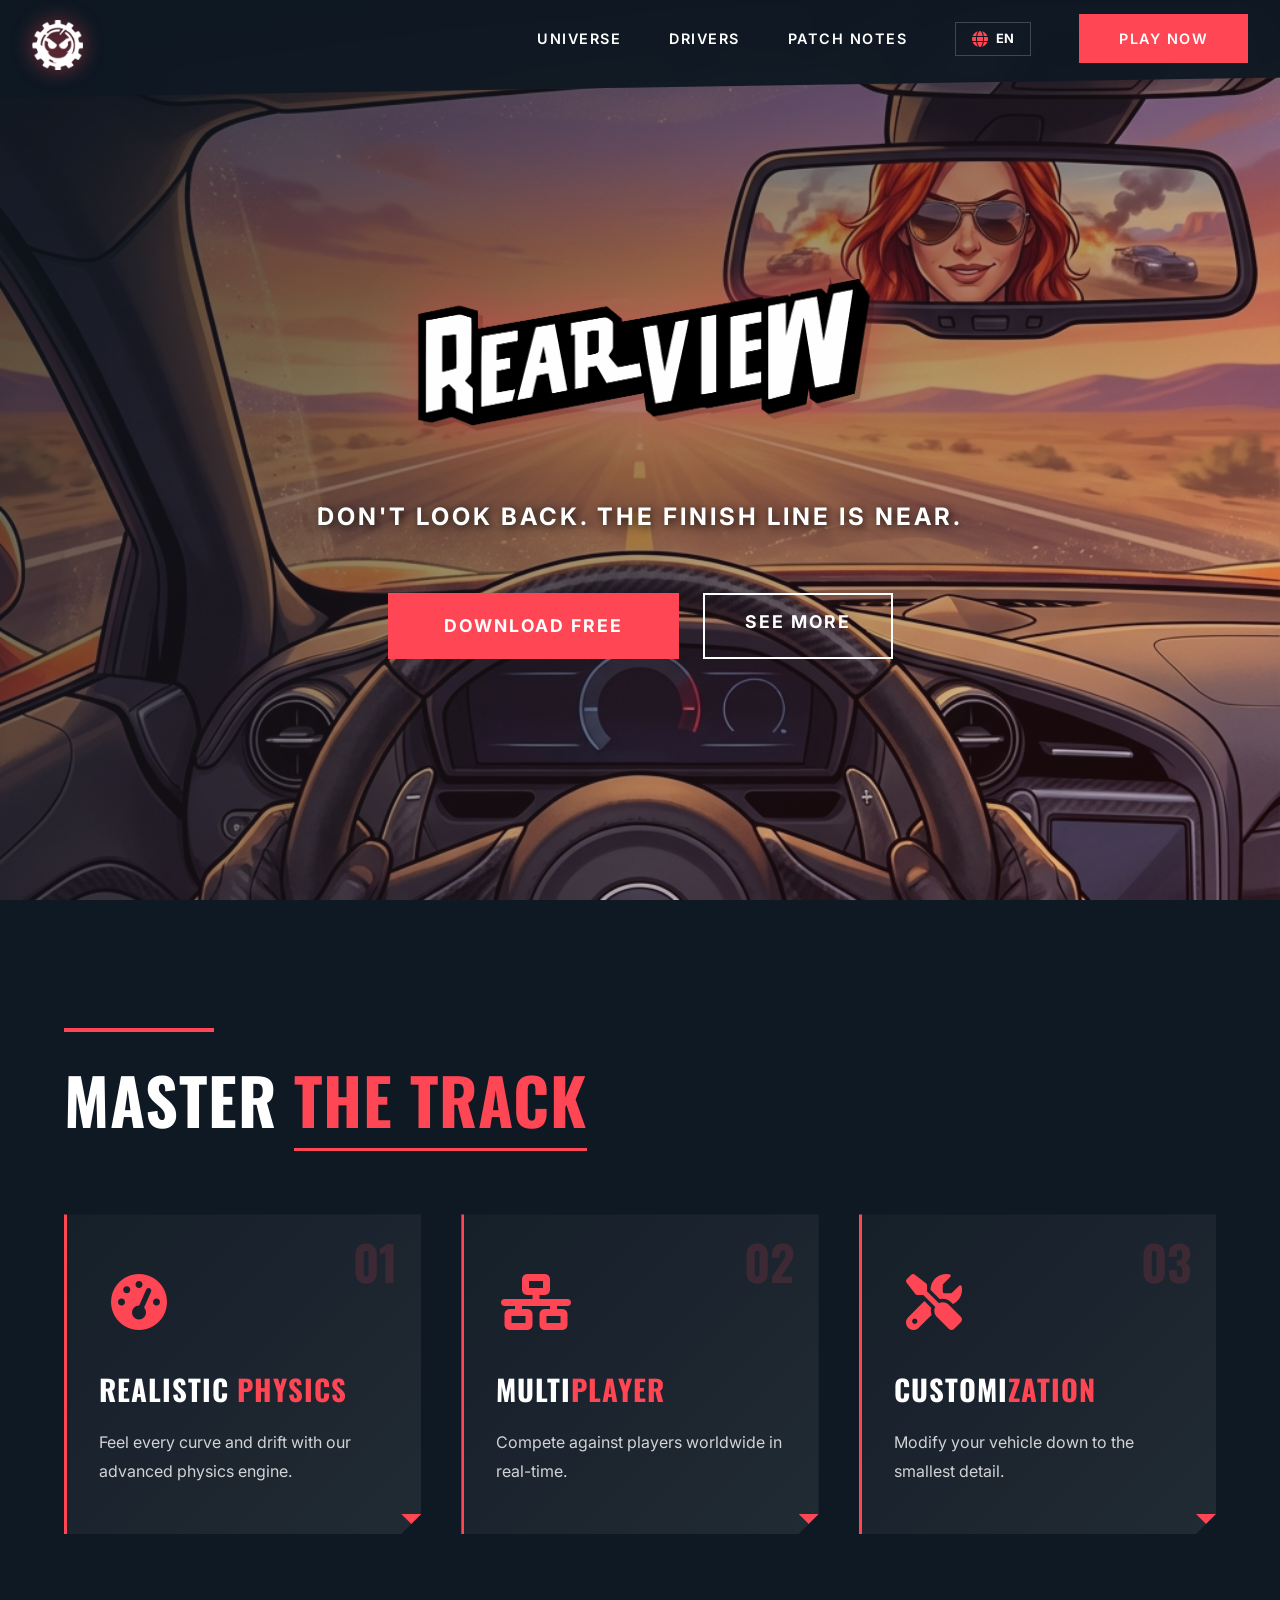
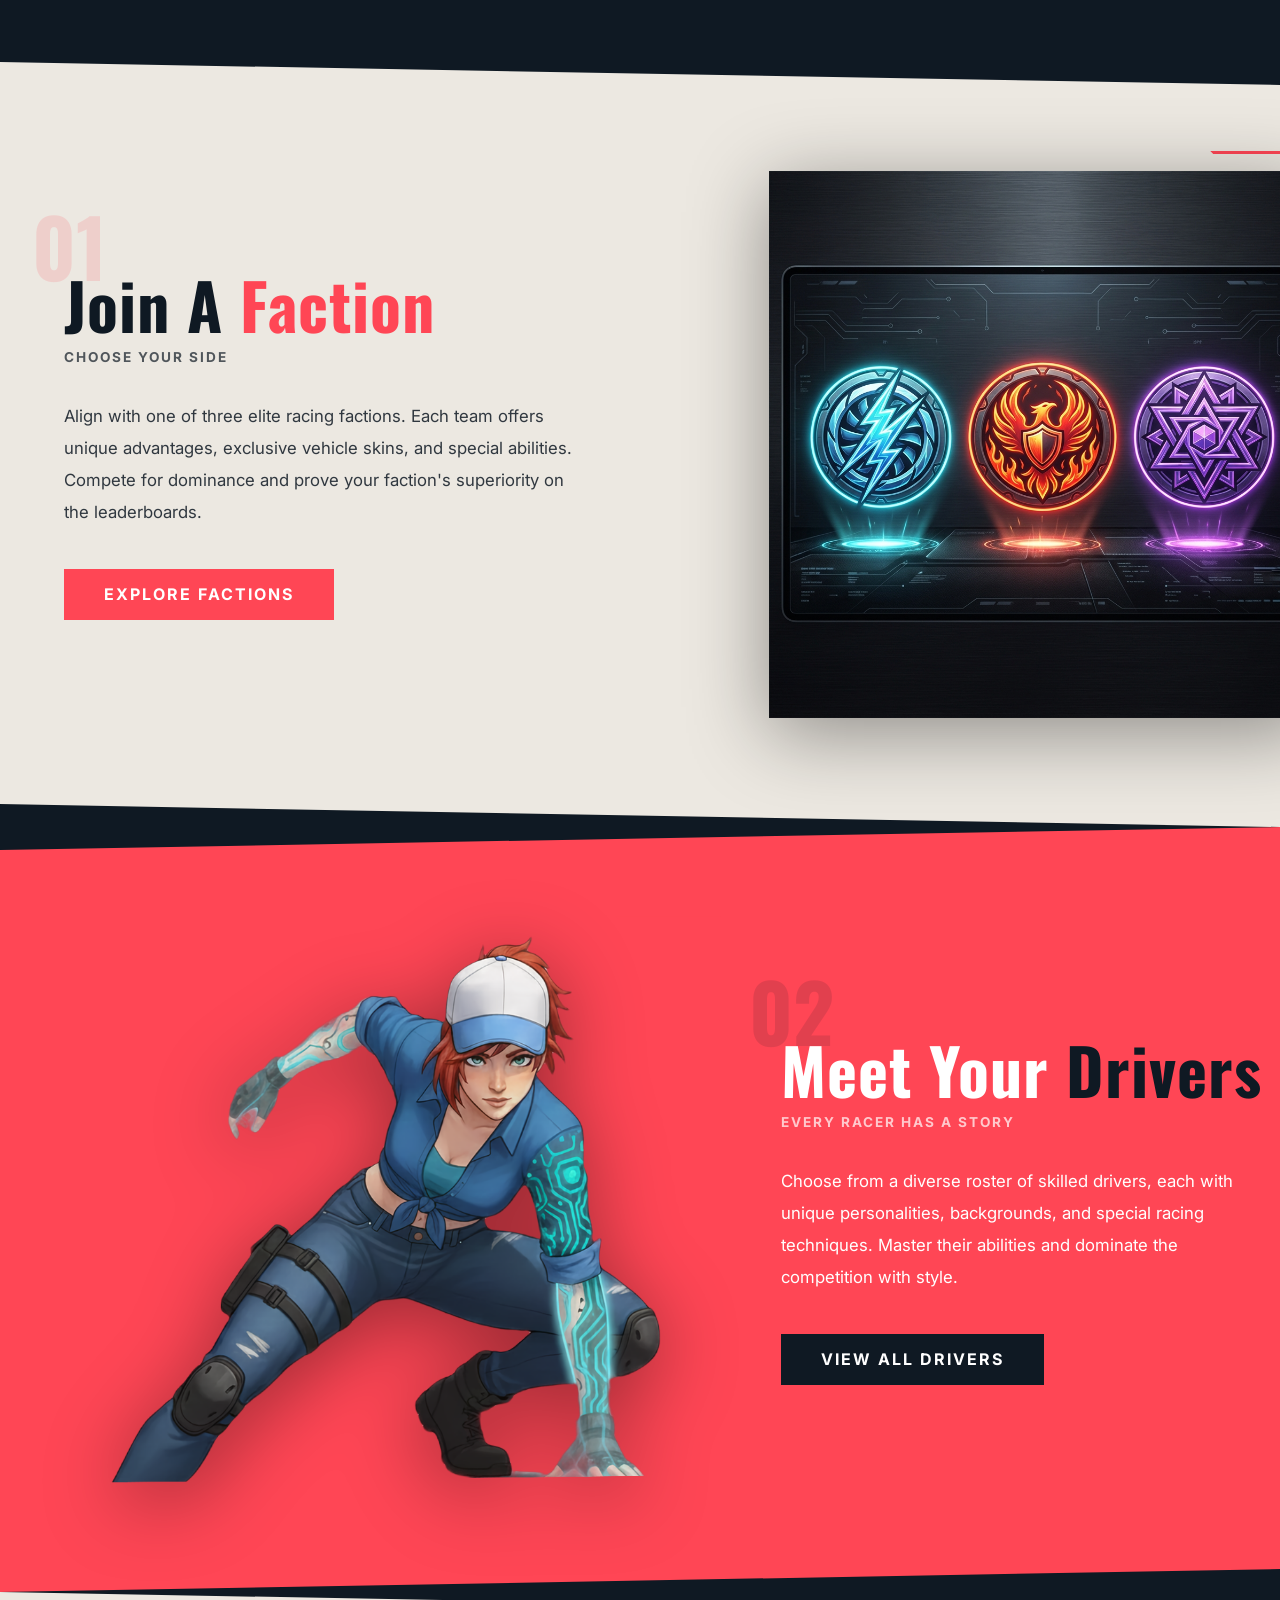
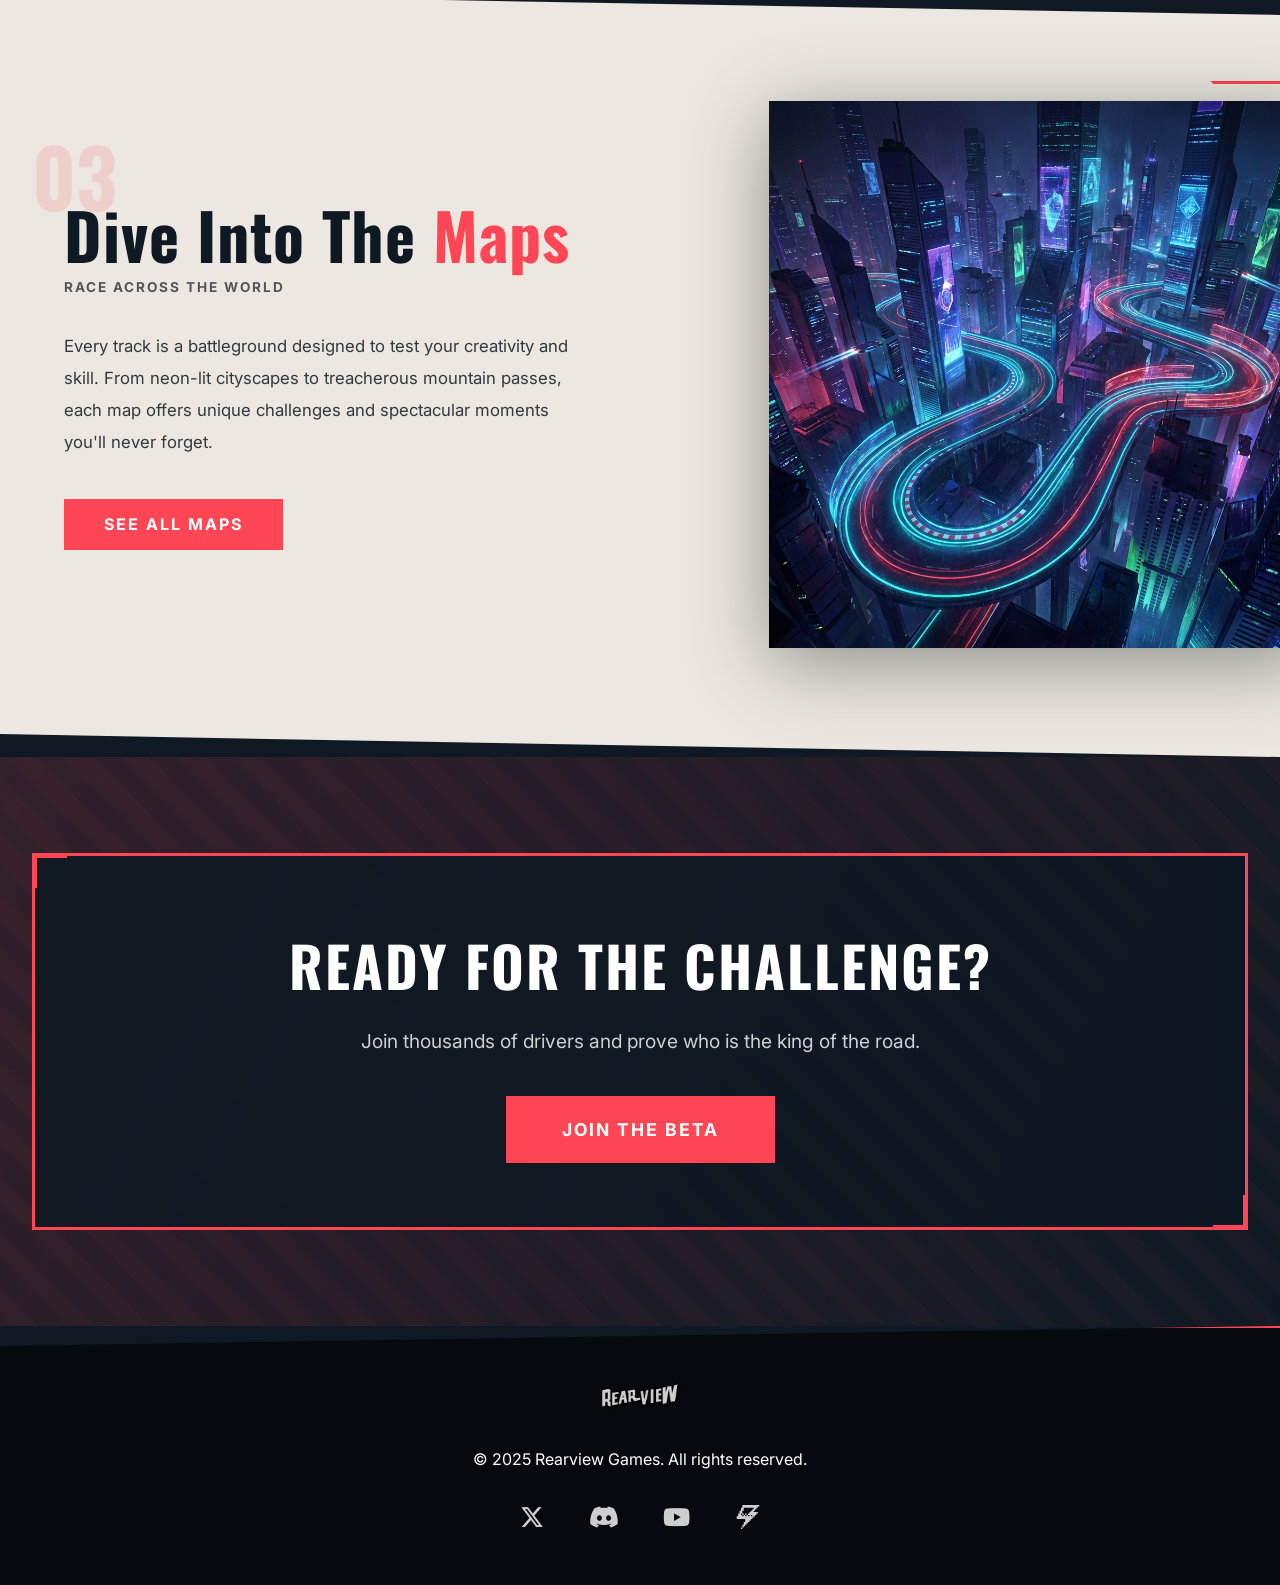
==== index.html @ bb4dd022 "Base" ====
<!DOCTYPE html>
<html lang="es">

<head>
    <meta charset="UTF-8">
    <meta name="viewport" content="width=device-width, initial-scale=1.0">
    <title>Rearview | Speed Beyond Limits</title>
    <meta name="description"
        content="Experimenta la adrenalina pura en Rearview. El videojuego de carreras definitivo con gráficos de última generación y acción sin límites.">
    <link rel="stylesheet" href="style.css">
    <link rel="preconnect" href="https://fonts.googleapis.com">
    <link rel="preconnect" href="https://fonts.gstatic.com" crossorigin>
    <link
        href="https://fonts.googleapis.com/css2?family=Oswald:wght@400;600;700&family=Inter:wght@400;600;700;900&display=swap"
        rel="stylesheet">
    <!-- Font Awesome Icons -->
    <link rel="stylesheet" href="https://cdnjs.cloudflare.com/ajax/libs/font-awesome/6.5.1/css/all.min.css">
</head>

<body>
    <header id="main-header">
        <nav class="container">
            <div class="logo">
                <img src="isotipo.png" alt="Rearview Isotipo" id="nav-logo">
            </div>
            <ul class="nav-links">
                <li><a href="#universe" data-i18n="nav-universe">Universe</a></li>
                <li><a href="drivers.html" data-i18n="nav-drivers">Drivers</a></li>
                <li><a href="#patch-notes" data-i18n="nav-patch-notes">Patch Notes</a></li>
                <li class="lang-selector">
                    <button id="lang-btn" class="lang-btn" aria-label="Change Language">
                        <i class="fa-solid fa-globe"></i>
                        <span id="current-lang">EN</span>
                    </button>
                    <div id="lang-dropdown" class="lang-dropdown">
                        <button class="lang-option" data-lang="en">English</button>
                        <button class="lang-option" data-lang="es">Español</button>
                    </div>
                </li>
                <li><a href="#" class="btn-primary" data-i18n="nav-play">Jugar Ahora</a></li>
            </ul>
        </nav>
    </header>

    <main>
        <section id="hero">
            <div class="hero-overlay"></div>
            <div class="hero-content container">
                <img src="logo.png" alt="Rearview Logo" class="hero-logo reveal-text">
                <p class="reveal-text delay-1" data-i18n="hero-tagline">No mires atrás. La meta está cerca.</p>
                <div class="hero-actions reveal-text delay-2">
                    <a href="#" class="btn-primary btn-large" data-i18n="hero-download">Descargar Gratis</a>
                    <a href="#features" class="btn-secondary btn-large" data-i18n="hero-more">Ver Más</a>
                </div>
            </div>
        </section>

        <section id="features">
            <div class="container">
                <div class="section-header">
                    <div class="racing-stripe"></div>
                    <h2 class="section-title" data-i18n="features-title">Domina <span class="highlight">la Pista</span>
                    </h2>
                </div>
                <div class="features-grid">
                    <div class="feature-card reveal-item" data-position="01">
                        <div class="feature-icon">
                            <i class="fa-solid fa-gauge-high"></i>
                        </div>
                        <h3 data-i18n="feat1-h3">Física <span>Realista</span></h3>
                        <p data-i18n="feat1-p">Siente cada curva y derrape con nuestro motor de física avanzado.</p>
                        <div class="card-corner"></div>
                    </div>
                    <div class="feature-card reveal-item" data-position="02">
                        <div class="feature-icon">
                            <i class="fa-solid fa-network-wired"></i>
                        </div>
                        <h3 data-i18n="feat2-h3">Multi<span>jugador</span></h3>
                        <p data-i18n="feat2-p">Compite contra jugadores de todo el mundo en tiempo real.</p>
                        <div class="card-corner"></div>
                    </div>
                    <div class="feature-card reveal-item" data-position="03">
                        <div class="feature-icon">
                            <i class="fa-solid fa-screwdriver-wrench"></i>
                        </div>
                        <h3 data-i18n="feat3-h3">Personali<span>zación</span></h3>
                        <p data-i18n="feat3-p">Modifica tu vehículo hasta el más mínimo detalle.</p>
                        <div class="card-corner"></div>
                    </div>
                </div>
            </div>
        </section>

        <!-- Featured Section: Join a Faction -->
        <section class="featured-section featured-left">
            <div class="featured-content">
                <div class="featured-text">
                    <span class="section-number">01</span>
                    <h2 data-i18n="factions-h2">Join a <span class="highlight">Faction</span></h2>
                    <h3 data-i18n="factions-h3">Choose Your Side</h3>
                    <p data-i18n="factions-p">Align with one of three elite racing factions. Each team offers unique
                        advantages, exclusive
                        vehicle skins, and special abilities. Compete for dominance and prove your faction's superiority
                        on the leaderboards.</p>
                    <a href="#factions" class="btn-primary" data-i18n="factions-btn">EXPLORE FACTIONS</a>
                </div>
                <div class="featured-image">
                    <img src="factions.png" alt="Racing Factions">
                </div>
            </div>
        </section>

        <!-- Featured Section: Meet Your Drivers -->
        <section class="featured-section featured-right">
            <div class="featured-content">
                <div class="featured-image">
                    <img src="drivers.png" alt="Rearview Drivers">
                </div>
                <div class="featured-text">
                    <span class="section-number">02</span>
                    <h2 data-i18n="drivers-h2">Meet Your <span class="highlight">Drivers</span></h2>
                    <h3 data-i18n="drivers-h3">Every Racer Has a Story</h3>
                    <p data-i18n="drivers-p">Choose from a diverse roster of skilled drivers, each with unique
                        personalities, backgrounds, and
                        special racing techniques. Master their abilities and dominate the competition with style.</p>
                    <a href="#drivers" class="btn-primary" data-i18n="drivers-btn">VIEW ALL DRIVERS</a>
                </div>
            </div>
        </section>

        <!-- Featured Section: Dive Into the Maps -->
        <section class="featured-section featured-left">
            <div class="featured-content">
                <div class="featured-text">
                    <span class="section-number">03</span>
                    <h2 data-i18n="maps-h2">Dive into the <span class="highlight">Maps</span></h2>
                    <h3 data-i18n="maps-h3">Race Across the World</h3>
                    <p data-i18n="maps-p">Every track is a battleground designed to test your creativity and skill. From
                        neon-lit
                        cityscapes to treacherous mountain passes, each map offers unique challenges and spectacular
                        moments you'll never forget.</p>
                    <a href="#maps" class="btn-primary" data-i18n="maps-btn">SEE ALL MAPS</a>
                </div>
                <div class="featured-image">
                    <img src="maps.png" alt="Race Tracks">
                </div>
            </div>
        </section>

        <section id="cta">
            <div class="container cta-box reveal-item">
                <h2 data-i18n="cta-h2">¿Listo para el desafío?</h2>
                <p data-i18n="cta-p">Únete a miles de pilotos y demuestra quién es el rey de la carretera.</p>
                <a href="#" class="btn-primary btn-large" data-i18n="cta-btn">Únete a la Beta</a>
            </div>
        </section>
    </main>

    <footer>
        <div class="container footer-content">
            <div class="footer-logo">
                <img src="logo.png" alt="Rearview Logo">
            </div>
            <p data-i18n="footer-copy">&copy; 2025 Rearview Games. Todos los derechos reservados.</p>
            <div class="social-links">
                <a href="#" aria-label="Twitter" class="social-icon">
                    <i class="fa-brands fa-x-twitter"></i>
                </a>
                <a href="#" aria-label="Discord" class="social-icon">
                    <i class="fa-brands fa-discord"></i>
                </a>
                <a href="#" aria-label="YouTube" class="social-icon">
                    <i class="fa-brands fa-youtube"></i>
                </a>
                <a href="#" aria-label="Gamejolt" class="social-icon">
                    <svg role="img" viewBox="0 0 24 24" xmlns="http://www.w3.org/2000/svg" fill="currentColor"
                        style="width: 1em; height: 1em;">
                        <title>Game Jolt</title>
                        <path
                            d="M6.353 0v2.824H4.94v2.823H3.53v2.824H2.118v2.823H.706v2.824h8.47v2.823H7.765v2.824H6.353v2.823h1.412v-1.412h1.411v-1.411h1.412v-1.412H12V16.94h1.412v-1.41h1.412v-1.411h1.411v-1.412h1.412v-1.412h1.412V9.882h1.412V8.471h1.411V7.059h-4.235V5.647h1.412V4.235h1.412V2.824h1.411V1.412h1.412V0zm0 22.588H4.94V24h1.412zM7.765 2.824h9.882v1.411h-1.412v1.412h-1.411V7.06h-1.412v1.41H12v1.411h1.412v1.412H12V9.882h-1.412v1.412H9.176V9.882H7.765v1.412H6.353V9.882H4.94V8.471h1.412V5.647h1.412zM6.353 8.47v1.411h1.412v-1.41zm2.823 1.411h1.412v-1.41H9.176zm5.648 0h1.411v1.412h-1.411Z" />
                    </svg>
                </a>
            </div>
        </div>
    </footer>

    <script src="script.js"></script>
</body>

</html>
---- style.css ----
@import url('https://fonts.googleapis.com/css2?family=Oswald:wght@400;600;700&family=Inter:wght@400;600;700;900&display=swap');

* {
    margin: 0;
    padding: 0;
    box-sizing: border-box;
}

:root {
    --primary-color: #0F1923;
    --accent-color: #FF4655;
    --accent-cyan: #00D9FF;
    --accent-glow: rgba(255, 70, 85, 0.6);
    --text-primary: #ffffff;
    --text-secondary: rgba(255, 255, 255, 0.8);
    --bg-card: rgba(255, 255, 255, 0.05);
    --bg-light: #ECE8E1;
    --font-header: 'Oswald', sans-serif;
    --font-ui: 'Inter', sans-serif;
}

body {
    font-family: var(--font-ui);
    background-color: var(--primary-color);
    color: var(--text-primary);
    line-height: 1.6;
    overflow-x: hidden;
}

.container {
    max-width: 1400px;
    margin: 0 auto;
    padding: 0 2rem;
}

/* Header with Diagonal Cut */
#main-header {
    position: fixed;
    top: 0;
    left: 0;
    width: 100%;
    z-index: 1000;
    padding-top: 20px;
    padding-bottom: 20px;
}

#main-header::before {
    content: '';
    position: absolute;
    top: 0;
    left: 0;
    width: 100%;
    height: 100%;
    background: rgba(15, 25, 35, 0.95);
    backdrop-filter: blur(10px);
    clip-path: polygon(0 0, 100% 0, 100% calc(100% - 20px), 0 100%);
    z-index: -1;
    pointer-events: none;
}

nav {
    display: flex;
    justify-content: space-between;
    align-items: center;
    padding: 1.5rem 2rem;
}

.logo img {
    height: 50px;
    filter: drop-shadow(0 0 10px var(--accent-glow));
}



.nav-links {
    display: flex;
    gap: 3rem;
    list-style: none;
    align-items: center;
    transform: translateY(-10px);
    /* Lift to match visual center of slanted bg (20px rise / 2 = 10px lift) */
}

.nav-links a {
    color: var(--text-primary);
    text-decoration: none;
    font-weight: 600;
    letter-spacing: 1.5px;
    text-transform: uppercase;
    font-size: 0.9rem;
    position: relative;
    transition: color 0.3s ease;
}

.nav-links a:not(.btn-primary)::before {
    content: '▶';
    position: absolute;
    left: -15px;
    opacity: 0;
    color: var(--accent-color);
    transition: all 0.3s ease;
}

.nav-links a:not(.btn-primary):hover {
    color: var(--accent-color);
    transform: translateX(5px);
}

.nav-links a:not(.btn-primary):hover::before {
    opacity: 1;
    left: -20px;
}

/* Language Selector */
.lang-selector {
    position: relative;
    display: flex;
    align-items: center;
}

.lang-btn {
    background: transparent;
    border: 1px solid rgba(255, 255, 255, 0.2);
    color: var(--text-primary);
    padding: 0.5rem 1rem;
    font-family: var(--font-ui);
    font-weight: 700;
    font-size: 0.8rem;
    cursor: pointer;
    display: flex;
    align-items: center;
    gap: 0.5rem;
    gap: 0.5rem;
    /* clip-path: polygon(10% 0, 100% 0, 90% 100%, 0 100%); Removed slanted style */
    transition: all 0.3s ease;
}

.lang-btn:hover {
    border-color: var(--accent-color);
    background: rgba(255, 70, 85, 0.1);
}

.lang-btn i {
    color: var(--accent-color);
    font-size: 1rem;
}

.lang-dropdown {
    position: absolute;
    top: calc(100% + 10px);
    right: 0;
    background: var(--primary-color);
    border: 1px solid var(--accent-color);
    width: 150px;
    display: none;
    flex-direction: column;
    z-index: 1001;
    clip-path: polygon(0 0, 100% 0, 100% calc(100% - 10px), calc(100% - 10px) 100%, 0 100%);
    box-shadow: 0 10px 30px rgba(0, 0, 0, 0.5);
}

.lang-dropdown.active {
    display: flex;
}

.lang-option {
    background: transparent;
    border: none;
    color: var(--text-primary);
    padding: 1rem;
    text-align: left;
    font-family: var(--font-header);
    font-size: 1rem;
    text-transform: uppercase;
    letter-spacing: 1px;
    cursor: pointer;
    transition: all 0.3s ease;
    border-bottom: 1px solid rgba(255, 255, 255, 0.05);
}

.lang-option:last-child {
    border-bottom: none;
}

.lang-option:hover {
    background: var(--accent-color);
    color: var(--text-primary);
    padding-left: 1.5rem;
}

/* Buttons - Modified to Square Style */
.btn-primary {
    padding: 0.8rem 2.5rem;
    background: var(--accent-color);
    color: var(--text-primary);
    text-decoration: none;
    font-weight: 700;
    letter-spacing: 2px;
    text-transform: uppercase;
    border: none;
    cursor: pointer;
    position: relative;
    overflow: visible;
    transition: all 0.3s ease;
    display: inline-block;
    /* clip-path: polygon(8% 0, 100% 0, 92% 100%, 0 100%); Removed slanted style */
}

/* Primary Button Glow Effect */
.btn-primary:hover {
    background: #ff5865;
    transform: scale(1.05);
    /* Slightly larger */
    box-shadow: 0 0 20px var(--accent-glow), 0 0 40px var(--accent-glow);
    /* Intense glow */
    z-index: 1;
}

/* Removed the complex border pseudo-element for cleaner look */
.btn-primary::before {
    display: none;
}

.btn-large {
    padding: 1.2rem 3.5rem;
    font-size: 1.1rem;
}

.btn-secondary {
    padding: 0.8rem 2.5rem;
    background: transparent;
    color: var(--text-primary);
    text-decoration: none;
    font-weight: 700;
    letter-spacing: 2px;
    text-transform: uppercase;
    border: 2px solid var(--text-primary);
    cursor: pointer;
    transition: all 0.3s ease;
    display: inline-block;
    /* clip-path: polygon(8% 0, 100% 0, 92% 100%, 0 100%); Removed slanted style */
    position: relative;
    overflow: hidden;
    /* For fill effect */
    z-index: 1;
}

/* Secondary Button Fill Effect */
.btn-secondary::before {
    content: '';
    position: absolute;
    top: 0;
    left: 0;
    width: 0%;
    height: 100%;
    background: var(--text-primary);
    transition: width 0.3s ease;
    z-index: -1;
}

.btn-secondary:hover {
    color: var(--primary-color);
    box-shadow: 0 0 15px rgba(255, 255, 255, 0.3);
    border-color: var(--text-primary);
}

.btn-secondary:hover::before {
    width: 100%;
}

/* Hero Section */
#hero {
    height: 100vh;
    display: flex;
    align-items: center;
    justify-content: center;
    position: relative;
    background: url('hero_bg.png') center/cover no-repeat;
}

.hero-overlay {
    position: absolute;
    top: 0;
    left: 0;
    width: 100%;
    height: 100%;
    background: linear-gradient(135deg, rgba(15, 25, 35, 0.8), rgba(255, 70, 85, 0.1));
    z-index: 1;
}

.hero-content {
    position: relative;
    z-index: 10;
    text-align: center;
}

.hero-logo {
    max-width: 500px;
    width: 80%;
    margin-bottom: 1.5rem;
    filter: drop-shadow(0 0 30px var(--accent-glow)) drop-shadow(5px 5px 0 rgba(0, 0, 0, 0.3));
}

.hero-content p {
    font-size: 1.5rem;
    font-weight: 700;
    margin-bottom: 3.5rem;
    letter-spacing: 3px;
    color: #fff;
    text-shadow: 2px 2px 10px rgba(0, 0, 0, 0.8);
    text-transform: uppercase;
    font-family: var(--font-ui);
}

.hero-actions {
    display: flex;
    gap: 1.5rem;
    justify-content: center;
    flex-wrap: wrap;
}

/* Features Section with Racing Aesthetics */
#features {
    padding: 8rem 2rem;
    background: linear-gradient(180deg, var(--primary-color) 0%, rgba(15, 25, 35, 0.95) 100%);
    position: relative;
}

.section-header {
    margin-bottom: 4rem;
    position: relative;
}

.racing-stripe {
    width: 150px;
    height: 4px;
    background: var(--accent-color);
    margin-bottom: 1rem;
}

.section-title {
    font-family: var(--font-header);
    font-size: 4rem;
    font-weight: 700;
    text-transform: uppercase;
    letter-spacing: 1px;
    color: var(--text-primary);
}

.section-title .highlight {
    color: var(--accent-color);
    position: relative;
}

.section-title .highlight::after {
    content: '';
    position: absolute;
    bottom: -5px;
    left: 0;
    width: 100%;
    height: 3px;
    background: var(--accent-color);
}

.features-grid {
    display: grid;
    grid-template-columns: repeat(auto-fit, minmax(320px, 1fr));
    gap: 2.5rem;
}

.feature-card {
    background: linear-gradient(135deg, rgba(255, 255, 255, 0.03), rgba(255, 255, 255, 0.08));
    border-left: 3px solid var(--accent-color);
    padding: 3rem 2rem;
    position: relative;
    transition: all 0.4s cubic-bezier(0.175, 0.885, 0.32, 1.275);
    clip-path: polygon(0 0, 100% 0, 100% calc(100% - 20px), calc(100% - 20px) 100%, 0 100%);
}

.feature-card::before {
    content: attr(data-position);
    position: absolute;
    top: 1.5rem;
    right: 1.5rem;
    font-family: var(--font-header);
    font-size: 3rem;
    font-weight: 700;
    color: rgba(255, 70, 85, 0.15);
    line-height: 1;
}

.feature-card:hover {
    transform: translateY(-8px) translateX(5px);
    box-shadow: -8px 8px 30px rgba(255, 70, 85, 0.3),
        inset 0 0 50px rgba(0, 217, 255, 0.1);
}

.card-corner {
    position: absolute;
    bottom: 0;
    right: 0;
    width: 20px;
    height: 20px;
    background: var(--accent-color);
    clip-path: polygon(0 0, 100% 100%, 100% 0);
}

.feature-icon {
    width: 80px;
    height: 80px;
    margin-bottom: 1.5rem;
    color: var(--accent-color);
    transition: all 0.3s ease;
    display: flex;
    align-items: center;
    justify-content: center;
}

.feature-icon i {
    font-size: 3.5rem;
}

.feature-card:hover .feature-icon {
    color: var(--accent-cyan);
    transform: scale(1.1) rotate(5deg);
}

.feature-card h3 {
    font-family: var(--font-header);
    font-size: 1.8rem;
    margin-bottom: 1rem;
    text-transform: uppercase;
    letter-spacing: 1px;
    color: var(--text-primary);
}

.feature-card h3 span {
    color: var(--accent-color);
}

.feature-card p {
    color: var(--text-secondary);
    line-height: 1.8;
    font-size: 1rem;
}

/* Featured Sections - Asymmetric Racing Style */
.featured-section {
    min-height: 85vh;
    display: flex;
    align-items: center;
    position: relative;
    overflow: hidden;
}

.featured-section.featured-left {
    background: var(--bg-light);
    clip-path: polygon(0 0, 100% 3%, 100% 100%, 0 97%);
}

.featured-section.featured-right {
    background: var(--accent-color);
    clip-path: polygon(0 3%, 100% 0, 100% 97%, 0 100%);
}

.featured-content {
    max-width: 1400px;
    margin: 0 auto;
    padding: 5rem 2rem;
    display: grid;
    grid-template-columns: 55% 45%;
    gap: 3rem;
    align-items: center;
    width: 100%;
}

.featured-text {
    padding: 2rem;
    position: relative;
}

.section-number {
    font-family: var(--font-header);
    font-size: 5rem;
    font-weight: 700;
    line-height: 1;
    opacity: 0.15;
    position: absolute;
    top: -2rem;
    left: 0;
    z-index: 0;
}

.featured-section.featured-left .featured-text {
    color: var(--primary-color);
}

.featured-section.featured-left .section-number {
    color: var(--accent-color);
}

.featured-section.featured-right .featured-text {
    color: var(--text-primary);
}

.featured-section.featured-right .section-number {
    color: rgba(15, 25, 35, 0.8);
}

.featured-text h2 {
    font-family: var(--font-header);
    font-size: 4rem;
    font-weight: 700;
    line-height: 1.1;
    margin-bottom: 0.5rem;
    text-transform: capitalize;
    letter-spacing: 1px;
    position: relative;
    z-index: 1;
}

.featured-text h2 .highlight {
    color: var(--accent-color);
}

.featured-section.featured-right .featured-text h2 .highlight {
    color: var(--primary-color);
}

.featured-text h3 {
    font-family: var(--font-ui);
    font-size: 0.85rem;
    font-weight: 700;
    letter-spacing: 2px;
    text-transform: uppercase;
    margin-bottom: 2rem;
    opacity: 0.7;
}

.featured-text p {
    font-size: 1.05rem;
    line-height: 1.9;
    margin-bottom: 2.5rem;
    max-width: 520px;
}

.featured-section.featured-left .featured-text p {
    color: rgba(15, 25, 35, 0.85);
}

.featured-image {
    position: relative;
    width: 100%;
    height: 100%;
    display: flex;
    align-items: center;
    justify-content: center;
}

.featured-image::before {
    content: '';
    position: absolute;
    top: -20px;
    right: -20px;
    width: 100px;
    height: 100px;
    border: 3px solid;
    border-color: var(--accent-color) var(--accent-color) transparent transparent;
    clip-path: polygon(0 0, 100% 0, 100% 100%);
}

.featured-image img {
    width: 100%;
    max-width: 550px;
    height: auto;
    object-fit: contain;
    filter: drop-shadow(0 15px 40px rgba(0, 0, 0, 0.4));
    transform: translateX(20px);
}

.featured-section.featured-right .btn-primary {
    background: var(--primary-color);
    color: var(--text-primary);
}

.featured-section.featured-right .btn-primary::before {
    border-color: rgba(255, 255, 255, 0.5);
}

.featured-section.featured-right .btn-primary:hover {
    background: rgba(15, 25, 35, 0.8);
}

/* CTA Section with Speed Lines */
#cta {
    background: linear-gradient(120deg, rgba(255, 70, 85, 0.15), rgba(15, 25, 35, 0.95));
    padding: 6rem 2rem;
    position: relative;
    overflow: hidden;
}

#cta::before {
    content: '';
    position: absolute;
    top: 0;
    left: -50%;
    width: 200%;
    height: 100%;
    background: repeating-linear-gradient(45deg,
            transparent,
            transparent 20px,
            rgba(255, 70, 85, 0.03) 20px,
            rgba(255, 70, 85, 0.03) 40px);
}

.cta-box {
    text-align: center;
    padding: 4rem 2rem;
    border: 3px solid var(--accent-color);
    position: relative;
    background: rgba(15, 25, 35, 0.9);
}

.cta-box::before,
.cta-box::after {
    content: '';
    position: absolute;
    width: 30px;
    height: 30px;
}

.cta-box::before {
    top: -3px;
    left: -3px;
    border-top: 5px solid var(--accent-color);
    border-left: 5px solid var(--accent-color);
}

.cta-box::after {
    bottom: -3px;
    right: -3px;
    border-bottom: 5px solid var(--accent-color);
    border-right: 5px solid var(--accent-color);
}

.cta-box h2 {
    font-family: var(--font-header);
    font-size: 3.5rem;
    margin-bottom: 1rem;
    text-transform: uppercase;
    letter-spacing: 2px;
}

.cta-box p {
    font-size: 1.2rem;
    margin-bottom: 2.5rem;
    color: var(--text-secondary);
}

/* Footer with Diagonal Top */
footer {
    background: rgba(0, 0, 0, 0.6);
    padding: 3rem 2rem;
    clip-path: polygon(0 20px, 100% 0, 100% 100%, 0 100%);
    border-top: 2px solid var(--accent-color);
}

.footer-content {
    display: flex;
    flex-direction: column;
    align-items: center;
    gap: 1.5rem;
    text-align: center;
}

.footer-logo img {
    height: 40px;
    opacity: 0.8;
}

.social-links {
    display: flex;
    gap: 2rem;
    align-items: center;
}

.social-icon {
    width: 40px;
    height: 40px;
    color: var(--text-secondary);
    transition: all 0.3s ease;
    display: flex;
    align-items: center;
    justify-content: center;
    font-size: 1.5rem;
    text-decoration: none;
}

.social-icon i {
    font-size: 1.5rem;
}

.social-icon:hover {
    color: var(--accent-color);
    transform: translateY(-3px) rotate(5deg);
}

/* Animations */
@keyframes fadeInUp {
    from {
        opacity: 0;
        transform: translateY(30px);
    }

    to {
        opacity: 1;
        transform: translateY(0);
    }
}

.reveal-text,
.reveal-item {
    opacity: 0;
    animation: fadeInUp 0.8s ease forwards;
}

.reveal-text.delay-1 {
    animation-delay: 0.2s;
}

.reveal-text.delay-2 {
    animation-delay: 0.4s;
}

.reveal-item {
    animation-delay: 0.1s;
}

.reveal-item:nth-child(2) {
    animation-delay: 0.3s;
}

.reveal-item:nth-child(3) {
    animation-delay: 0.5s;
}

/* Responsive */
@media (max-width: 968px) {
    .featured-content {
        grid-template-columns: 1fr;
        gap: 3rem;
    }

    .featured-image img {
        transform: translateX(0);
        max-width: 450px;
    }

    .section-title {
        font-size: 3rem;
    }

    .featured-text h2 {
        font-size: 3rem;
    }
}

@media (max-width: 768px) {
    .nav-links {
        gap: 1.5rem;
        font-size: 0.8rem;
    }

    .section-title {
        font-size: 2.5rem;
    }

    .hero-content p {
        font-size: 1.2rem;
    }

    .hero-actions {
        flex-direction: column;
        align-items: center;
    }

    .cta-box h2 {
        font-size: 2rem;
    }

    .featured-content {
        grid-template-columns: 1fr;
        gap: 2rem;
        padding: 3rem 1rem;
    }

    .featured-text h2 {
        font-size: 2.2rem;
    }

    .featured-text {
        padding: 1rem;
    }

    .featured-image img {
        max-width: 100%;
    }

    .featured-section {
        min-height: auto;
        padding: 2rem 0;
    }

    .features-grid {
        grid-template-columns: 1fr;
    }

    .section-number {
        font-size: 3.5rem;
        top: -1rem;
    }
}

/* -------------------------------------------------------------------------- */
/*                                DRIVERS PAGE                                */
/* -------------------------------------------------------------------------- */

.drivers-page {
    background-color: #0c0e12;
    overflow-x: hidden;
    min-height: 100vh;
}

#drivers-hero {
    min-height: 100vh;
    padding-top: 100px;
    padding-bottom: 50px;
    display: flex;
    flex-direction: column;
    align-items: center;
    justify-content: center;
    position: relative;
    /* Tekken/Fighting game vibe background */
    background: radial-gradient(circle at 50% 20%, #2a1a35 0%, #0F1923 80%);
}

.drivers-bg {
    position: absolute;
    top: 0;
    left: 0;
    width: 100%;
    height: 100%;
    /* Hex grid or subtle texture */
    background-image:
        linear-gradient(to right, rgba(255, 255, 255, 0.02) 1px, transparent 1px),
        linear-gradient(to bottom, rgba(255, 255, 255, 0.02) 1px, transparent 1px);
    background-size: 50px 50px;
    z-index: 0;
    pointer-events: none;
}

.drivers-content {
    position: relative;
    z-index: 10;
    width: 100%;
    text-align: center;
}

/* Header with Brackets */
.drivers-header {
    margin-bottom: 3rem;
    position: relative;
    z-index: 50;
}

.brackets-title {
    display: flex;
    align-items: center;
    justify-content: center;
    gap: 1.5rem;
}

.bracket {
    width: 20px;
    height: 60px;
    border: 3px solid var(--accent-color);
    border-right: none;
    position: relative;
}

.bracket:last-child {
    border-left: none;
    border-right: 3px solid var(--accent-color);
}

.drivers-header h1 {
    font-family: var(--font-header);
    font-size: 4rem;
    font-weight: 700;
    text-transform: uppercase;
    color: #fff;
    margin: 0;
    text-shadow: 0 0 20px rgba(255, 70, 85, 0.5);
    line-height: 1;
}

.drivers-header .highlight {
    color: var(--accent-color);
}

.drivers-header .subtitle {
    font-family: var(--font-ui);
    font-size: 1.2rem;
    letter-spacing: 5px;
    color: var(--accent-cyan);
    margin-top: 0.5rem;
    text-transform: uppercase;
    font-weight: 600;
}

/* Header Content Layout */
.header-content {
    display: flex;
    align-items: center;
    justify-content: center;
    gap: 2rem;
    position: relative;
    flex-wrap: wrap;
}

/* Filter Styles */
.filter-container {
    position: relative;
}

.filter-btn {
    background: transparent;
    border: 2px solid var(--accent-color);
    color: var(--accent-color);
    padding: 0.5rem 1.5rem;
    font-family: var(--font-header);
    font-size: 1.2rem;
    font-weight: 700;
    text-transform: uppercase;
    cursor: pointer;
    transition: all 0.3s ease;
    clip-path: polygon(10px 0, 100% 0, 100% calc(100% - 10px), calc(100% - 10px) 100%, 0 100%, 0 10px);
    display: flex;
    align-items: center;
    gap: 0.5rem;
}

.filter-btn:hover {
    background: var(--accent-color);
    color: var(--text-primary);
    box-shadow: 0 0 15px var(--accent-glow);
}

.filter-dropdown {
    position: absolute;
    top: calc(100% + 10px);
    right: 0;
    background: rgba(15, 25, 35, 0.95);
    border: 1px solid var(--accent-color);
    min-width: 180px;
    z-index: 100;
    display: none;
    flex-direction: column;
    clip-path: polygon(0 0, 100% 0, 100% calc(100% - 10px), calc(100% - 10px) 100%, 0 100%);
}

.filter-dropdown.active {
    display: flex;
}

.filter-option {
    background: transparent;
    border: none;
    color: var(--text-primary);
    padding: 1rem;
    text-align: left;
    font-family: var(--font-ui);
    font-weight: 600;
    text-transform: uppercase;
    cursor: pointer;
    transition: all 0.2s ease;
    border-bottom: 1px solid rgba(255, 255, 255, 0.1);
}

.filter-option:last-child {
    border-bottom: none;
}

.filter-option:hover {
    background: rgba(255, 70, 85, 0.2);
    color: var(--accent-color);
    padding-left: 1.5rem;
}

/* Role Separator */
.role-separator {
    grid-column: 1 / -1;
    width: 100%;
    margin: 2rem 0 1rem;
    position: relative;
    display: flex;
    align-items: center;
    gap: 1rem;
}

.role-separator h2 {
    font-family: var(--font-header);
    font-size: 2rem;
    color: var(--accent-cyan);
    margin: 0;
    text-transform: uppercase;
    white-space: nowrap;
}

.role-separator::after {
    content: '';
    height: 2px;
    width: 100%;
    background: linear-gradient(to right, var(--accent-cyan), transparent);
    display: block;
}

/* Drivers Grid */
.drivers-grid {
    display: grid;
    /* Use grid to keep it centered and tight */
    grid-template-columns: repeat(6, 1fr);
    /* 6 columns for single row */
    gap: 15px;
    margin: 0 auto;
    max-width: 1300px;
    width: 100%;
    align-content: start;
    perspective: 1000px;
}

/* Responsive adjustments for filter */
@media (max-width: 768px) {
    .header-content {
        flex-direction: column;
        gap: 1rem;
    }
}

.driver-card {
    position: relative;
    width: 100%;
    /* Responsive to grid cell */
    aspect-ratio: 3/4;
    /* Maintain vertical ratio */
    min-height: 200px;
    background: linear-gradient(135deg, rgba(255, 255, 255, 0.05), rgba(0, 0, 0, 0.8));
    border: 2px solid rgba(255, 255, 255, 0.1);
    /* Slanted/Cut corners */
    clip-path: polygon(15px 0, 100% 0, 100% calc(100% - 15px), calc(100% - 15px) 100%, 0 100%, 0 15px);
    transition: all 0.2s cubic-bezier(0.4, 0, 0.2, 1);
    cursor: pointer;
    overflow: hidden;
}

/* Hover & Active States */
.driver-card:hover,
.driver-card.active {
    border-color: var(--text-primary);
    transform: scale(1.05);
    z-index: 10;
    box-shadow: 0 0 30px rgba(0, 217, 255, 0.3);
    background: linear-gradient(135deg, rgba(255, 255, 255, 0.1), rgba(0, 0, 0, 0.6));
}

.driver-card.active {
    box-shadow: 0 0 30px rgba(255, 70, 85, 0.4);
    border-color: var(--accent-color);
}

.driver-image {
    width: 100%;
    height: 100%;
    background-size: cover;
    background-position: top center;
    transition: transform 0.3s ease;
    filter: grayscale(100%) contrast(1.2);
}

.driver-card:hover .driver-image,
.driver-card.active .driver-image {
    filter: grayscale(0%) contrast(1.1);
    transform: scale(1.1);
}

/* Role Icon */
.role-icon {
    position: absolute;
    top: 10px;
    right: 10px;
    width: 30px;
    height: 30px;
    background: rgba(0, 0, 0, 0.7);
    border: 1px solid rgba(255, 255, 255, 0.3);
    border-radius: 50%;
    display: flex;
    align-items: center;
    justify-content: center;
    color: #fff;
    font-size: 0.9rem;
    z-index: 5;
    box-shadow: 0 0 10px rgba(0, 0, 0, 0.5);
    transition: all 0.3s ease;
}

.driver-card[data-role="DPS"] .role-icon {
    border-color: #ff4655;
    color: #ff4655;
}

.driver-card[data-role="Tank"] .role-icon {
    border-color: #00d9ff;
    color: #00d9ff;
}

.driver-card[data-role="Support"] .role-icon {
    border-color: #00ff99;
    color: #00ff99;
}

.driver-card:hover .role-icon {
    background: #fff;
    transform: scale(1.1);
}

.driver-card:hover .role-icon i {
    color: #000;
}

/* Locked State */
.driver-card.locked {
    cursor: not-allowed;
    border-color: transparent;
    opacity: 0.5;
}

.driver-card.locked .driver-image {
    display: flex;
    align-items: center;
    justify-content: center;
    background: #111;
}

.driver-card.locked i {
    font-size: 3rem;
    color: #444;
}

.driver-card.locked:hover {
    transform: none;
    box-shadow: none;
    border-color: rgba(255, 0, 0, 0.3);
}

/* Name Plate */
.driver-info {
    position: absolute;
    bottom: 0;
    left: 0;
    width: 100%;
    padding: 10px 0;
    text-align: center;
    background: linear-gradient(to top, rgba(0, 0, 0, 0.9), transparent);
}

.driver-info h3 {
    font-family: var(--font-header);
    font-size: 1.5rem;
    text-transform: uppercase;
    color: #fff;
    text-shadow: 2px 2px 0px #000;
}

.driver-card.active .driver-info h3 {
    color: var(--accent-color);
}

/* Responsive Grid */
@media (max-width: 1024px) {
    .drivers-grid {
        grid-template-columns: repeat(3, 1fr);
    }
}

@media (max-width: 600px) {
    .drivers-grid {
        grid-template-columns: repeat(2, 1fr);
        gap: 10px;
    }

    .drivers-header h1 {
        font-size: 2.5rem;
    }
}

/* Link active state in nav for new page */
.nav-links li a.active {
    color: var(--accent-color);
}

/* Driver Details Overlay */
.driver-overlay {
    position: fixed;
    top: 0;
    left: 0;
    width: 100vw;
    height: 100vh;
    background: linear-gradient(135deg, rgba(10, 10, 15, 0.98), rgba(20, 0, 10, 0.95));
    z-index: 1000;
    display: flex;
    justify-content: center;
    align-items: center;
    opacity: 0;
    pointer-events: none;
    transition: opacity 0.4s ease;
    backdrop-filter: blur(10px);
}

.driver-overlay.active {
    opacity: 1;
    pointer-events: all;
}

.close-overlay-btn {
    position: absolute;
    top: 30px;
    right: 40px;
    background: transparent;
    border: 2px solid rgba(255, 255, 255, 0.2);
    color: #fff;
    width: 50px;
    height: 50px;
    border-radius: 50%;
    font-size: 1.5rem;
    cursor: pointer;
    z-index: 1100;
    transition: all 0.3s ease;
    display: flex;
    align-items: center;
    justify-content: center;
}

.close-overlay-btn:hover {
    background: var(--accent-color);
    border-color: var(--accent-color);
    transform: rotate(90deg);
}

.overlay-content {
    display: flex;
    width: 90%;
    max-width: 1400px;
    height: 80vh;
    gap: 4rem;
    align-items: center;
}

/* Character Image Section */
.char-image-section {
    flex: 1;
    height: 100%;
    position: relative;
    display: flex;
    align-items: center;
    justify-content: center;
    transform: translateX(-50px);
    opacity: 0;
    transition: all 0.6s cubic-bezier(0.2, 0.8, 0.2, 1) 0.2s;
}

.driver-overlay.active .char-image-section {
    transform: translateX(0);
    opacity: 1;
}

.char-image-section img {
    max-height: 100%;
    max-width: 100%;
    object-fit: contain;
    filter: drop-shadow(0 0 50px rgba(0, 0, 0, 0.8));
    mask-image: linear-gradient(to bottom, black 80%, transparent 100%);
}

/* Character Info Section */
.char-info-section {
    flex: 1;
    display: flex;
    flex-direction: column;
    justify-content: center;
    gap: 2rem;
    color: #fff;
    transform: translateX(50px);
    opacity: 0;
    transition: all 0.6s cubic-bezier(0.2, 0.8, 0.2, 1) 0.3s;
}

.driver-overlay.active .char-info-section {
    transform: translateX(0);
    opacity: 1;
}

.char-header h1 {
    font-family: var(--font-header);
    font-size: 5rem;
    font-style: italic;
    line-height: 0.9;
    background: linear-gradient(90deg, #fff, #aaa);
    background-clip: text;
    -webkit-background-clip: text;
    -webkit-text-fill-color: transparent;
    margin: 0;
    text-transform: uppercase;
}

.char-header h2 {
    font-family: var(--font-header);
    font-size: 2rem;
    color: var(--accent-color);
    margin: 0;
    letter-spacing: 2px;
    text-transform: uppercase;
}

.char-tags {
    display: flex;
    gap: 2rem;
}

.char-tag {
    background: rgba(255, 255, 255, 0.05);
    border: 1px solid rgba(255, 255, 255, 0.1);
    padding: 0.5rem 1rem;
    display: flex;
    gap: 0.5rem;
    align-items: center;
    font-family: var(--font-ui);
    transform: skew(-10deg);
}

.tag-label {
    color: var(--accent-cyan);
    font-weight: 700;
    font-size: 0.9rem;
}

.tag-value {
    color: #fff;
    font-weight: 600;
}

.char-bio {
    font-family: var(--font-ui);
    font-size: 1.1rem;
    line-height: 1.6;
    color: #ccc;
    max-width: 600px;
    border-left: 3px solid var(--accent-color);
    padding-left: 1.5rem;
}

/* Stats Bars */
.char-stats {
    width: 100%;
    max-width: 500px;
    margin-top: 1rem;
}

.char-stats h3 {
    font-family: var(--font-header);
    color: #fff;
    font-size: 1.5rem;
    margin-bottom: 1rem;
    border-bottom: 1px solid rgba(255, 255, 255, 0.1);
    padding-bottom: 0.5rem;
    display: inline-block;
}

.stat-row {
    display: flex;
    align-items: center;
    margin-bottom: 0.8rem;
}

.stat-label {
    width: 100px;
    font-family: var(--font-ui);
    font-weight: 700;
    font-size: 0.9rem;
    color: var(--accent-cyan);
}

.stat-bar-container {
    flex: 1;
    height: 8px;
    background: rgba(255, 255, 255, 0.1);
    position: relative;
    clip-path: polygon(0 0, 100% 0, 100% 100%, 0 100%);
}

.stat-bar {
    height: 100%;
    background: var(--accent-color);
    box-shadow: 0 0 10px var(--accent-glow);
    transition: width 1s ease-out 0.5s;
    width: 0;
}

/* Actions */
.char-actions {
    margin-top: 1rem;
}

.action-btn {
    background: var(--accent-color);
    color: white;
    border: none;
    padding: 1rem 3rem;
    font-family: var(--font-header);
    font-size: 1.5rem;
    font-weight: 700;
    cursor: pointer;
    clip-path: polygon(15px 0, 100% 0, 100% calc(100% - 15px), calc(100% - 15px) 100%, 0 100%, 0 15px);
    transition: all 0.3s ease;
    display: flex;
    align-items: center;
    gap: 1rem;
}

.action-btn:hover {
    background: white;
    color: var(--accent-color);
    transform: translateX(10px);
    box-shadow: 0 0 20px var(--accent-glow);
}

/* Responsive */
@media (max-width: 1024px) {
    .overlay-content {
        flex-direction: column;
        justify-content: flex-start;
        overflow-y: auto;
        padding-top: 4rem;
        height: 100%;
        gap: 2rem;
    }

    .char-image-section {
        flex: none;
        height: 40vh;
        width: 100%;
        transform: translateY(-20px);
    }

    .char-info-section {
        width: 100%;
        padding-bottom: 2rem;
        transform: translateY(20px);
    }
}
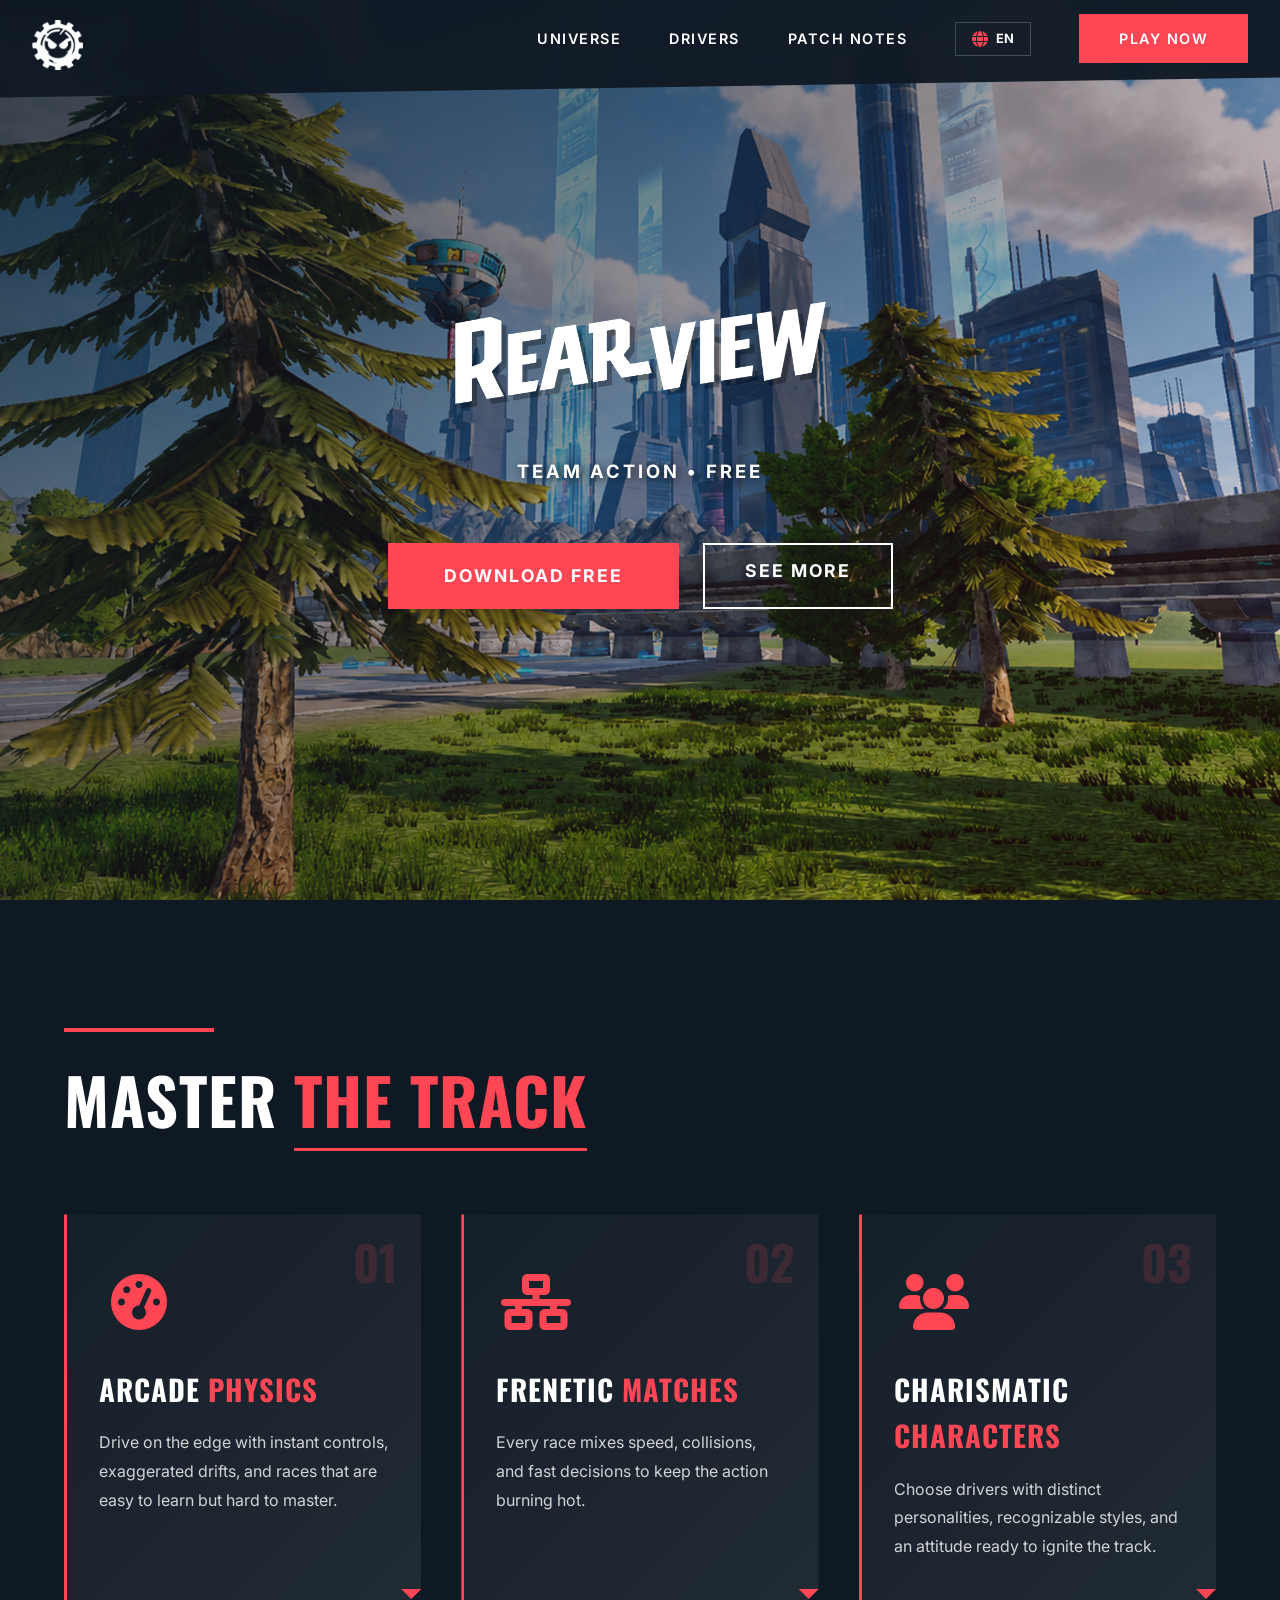
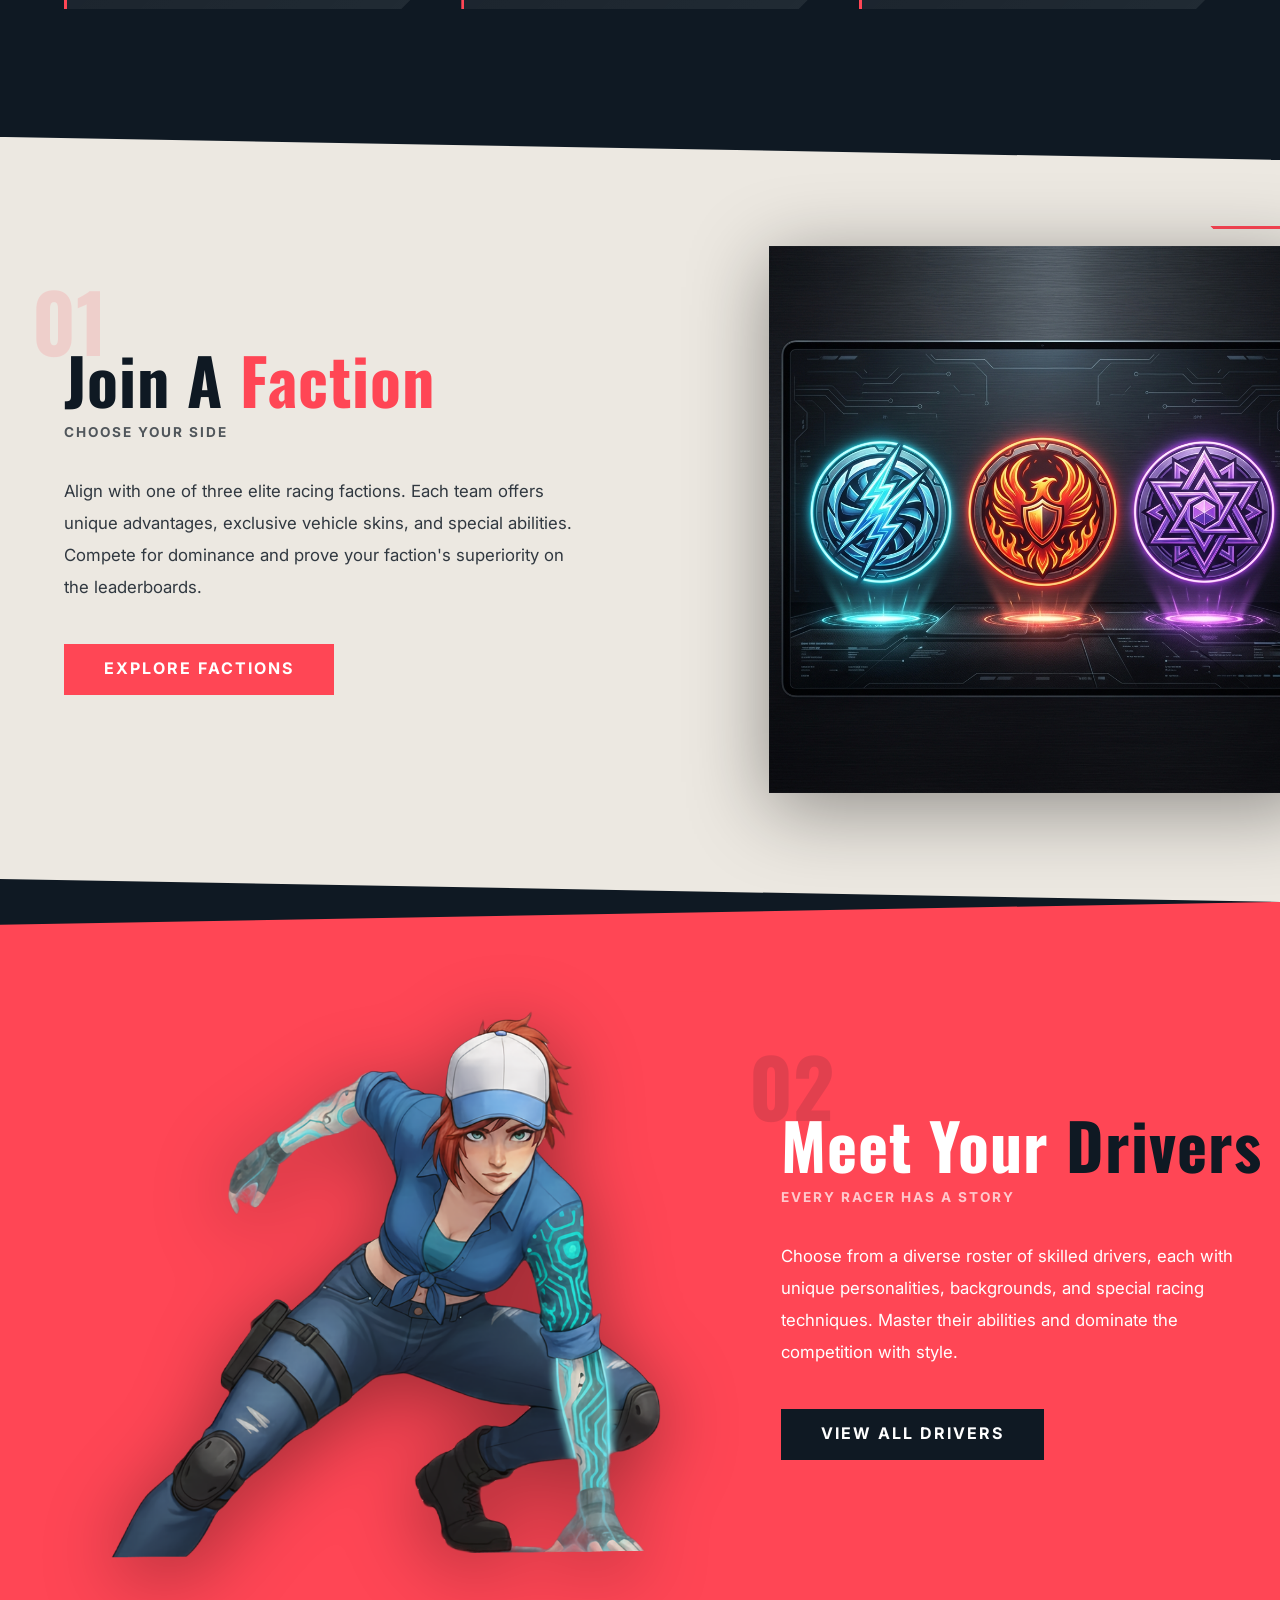
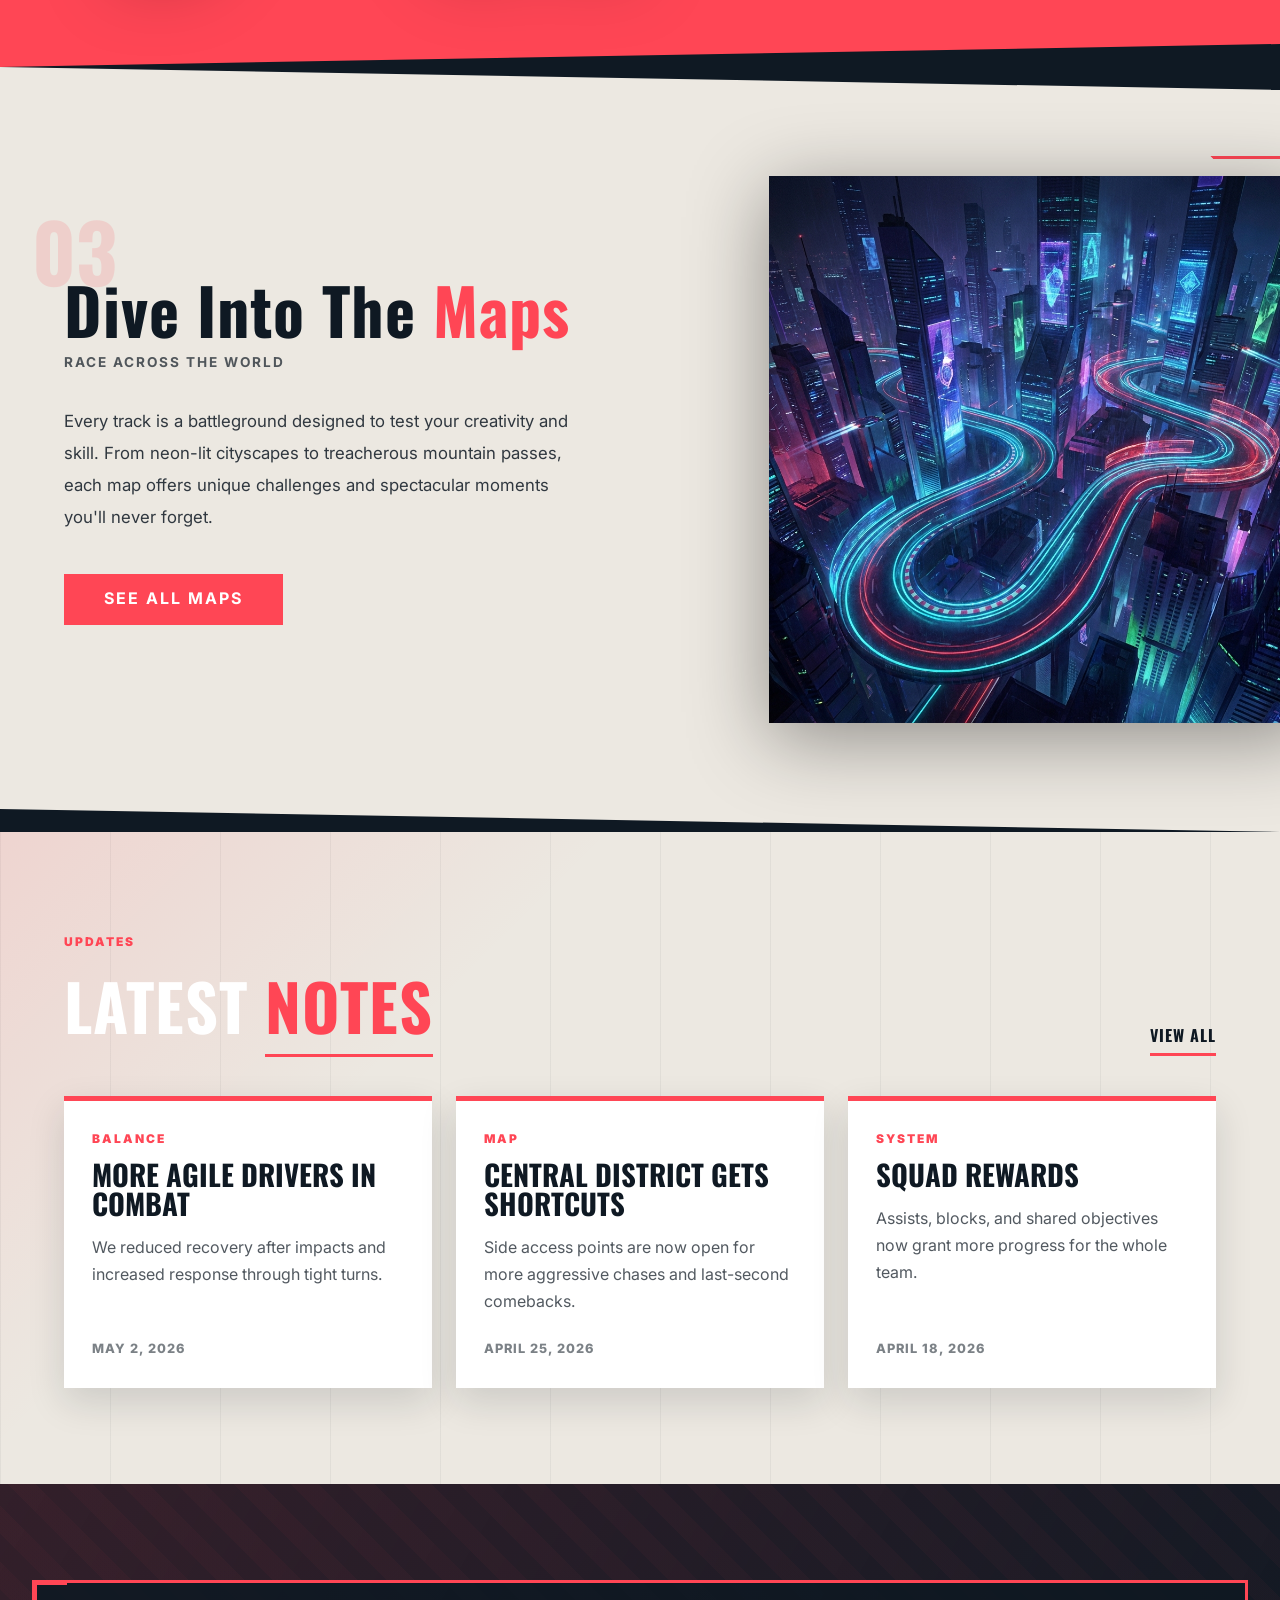
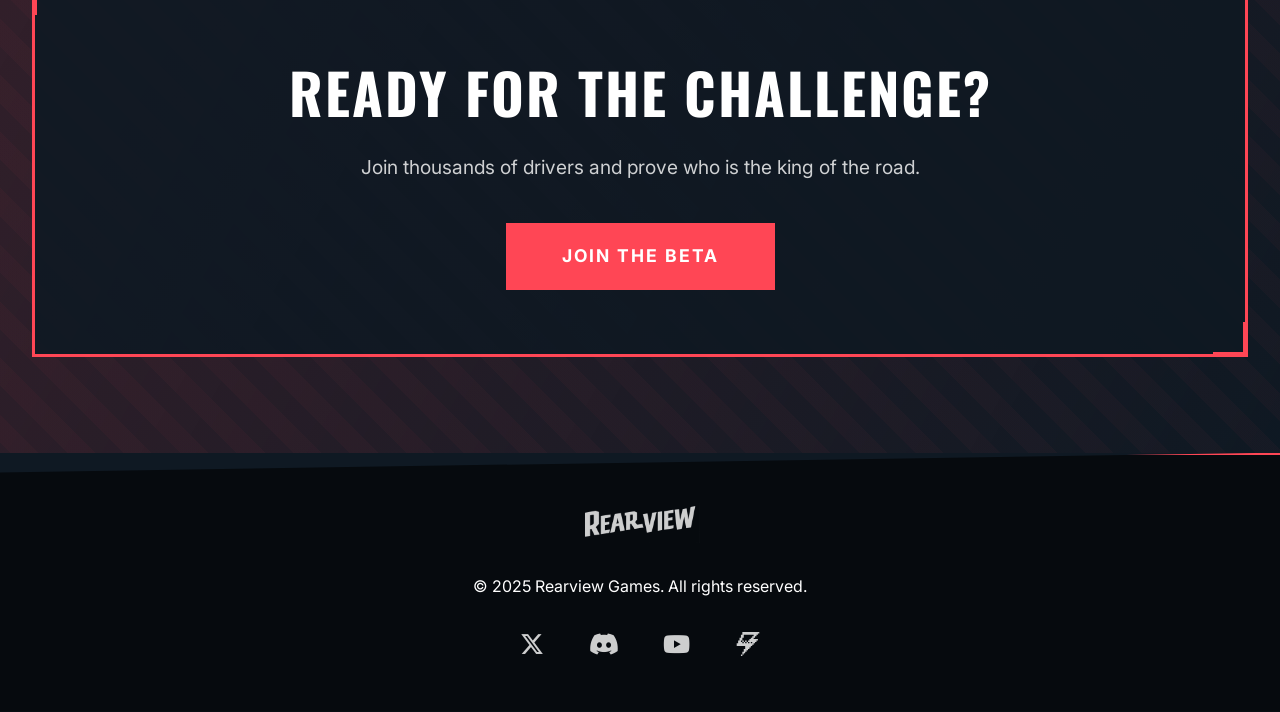
==== commit 55dedd6f: "Update" ====
--- a/index.html
+++ b/index.html
@@ -26,7 +26,7 @@
             <ul class="nav-links">
                 <li><a href="#universe" data-i18n="nav-universe">Universe</a></li>
                 <li><a href="drivers.html" data-i18n="nav-drivers">Drivers</a></li>
-                <li><a href="#patch-notes" data-i18n="nav-patch-notes">Patch Notes</a></li>
+                <li><a href="patch-notes.html" data-i18n="nav-patch-notes">Patch Notes</a></li>
                 <li class="lang-selector">
                     <button id="lang-btn" class="lang-btn" aria-label="Change Language">
                         <i class="fa-solid fa-globe"></i>
@@ -47,7 +47,7 @@
             <div class="hero-overlay"></div>
             <div class="hero-content container">
                 <img src="logo.png" alt="Rearview Logo" class="hero-logo reveal-text">
-                <p class="reveal-text delay-1" data-i18n="hero-tagline">No mires atrás. La meta está cerca.</p>
+                <p class="hero-tagline reveal-text delay-1" data-i18n="hero-tagline">ACCION EN EQUIPO • GRATIS</p>
                 <div class="hero-actions reveal-text delay-2">
                     <a href="#" class="btn-primary btn-large" data-i18n="hero-download">Descargar Gratis</a>
                     <a href="#features" class="btn-secondary btn-large" data-i18n="hero-more">Ver Más</a>
@@ -67,24 +67,24 @@
                         <div class="feature-icon">
                             <i class="fa-solid fa-gauge-high"></i>
                         </div>
-                        <h3 data-i18n="feat1-h3">Física <span>Realista</span></h3>
-                        <p data-i18n="feat1-p">Siente cada curva y derrape con nuestro motor de física avanzado.</p>
+                        <h3 data-i18n="feat1-h3">Fisica <span>Arcade</span></h3>
+                        <p data-i18n="feat1-p">Conduce al limite con controles inmediatos, derrapes exagerados y carreras faciles de aprender pero dificiles de dominar.</p>
                         <div class="card-corner"></div>
                     </div>
                     <div class="feature-card reveal-item" data-position="02">
                         <div class="feature-icon">
                             <i class="fa-solid fa-network-wired"></i>
                         </div>
-                        <h3 data-i18n="feat2-h3">Multi<span>jugador</span></h3>
-                        <p data-i18n="feat2-p">Compite contra jugadores de todo el mundo en tiempo real.</p>
+                        <h3 data-i18n="feat2-h3">Partidas <span>Freneticas</span></h3>
+                        <p data-i18n="feat2-p">Cada carrera mezcla velocidad, choques y decisiones rapidas para mantener la accion siempre al rojo vivo.</p>
                         <div class="card-corner"></div>
                     </div>
                     <div class="feature-card reveal-item" data-position="03">
                         <div class="feature-icon">
-                            <i class="fa-solid fa-screwdriver-wrench"></i>
+                            <i class="fa-solid fa-users"></i>
                         </div>
-                        <h3 data-i18n="feat3-h3">Personali<span>zación</span></h3>
-                        <p data-i18n="feat3-p">Modifica tu vehículo hasta el más mínimo detalle.</p>
+                        <h3 data-i18n="feat3-h3">Personajes <span>Carismaticos</span></h3>
+                        <p data-i18n="feat3-p">Elige pilotos con personalidad propia, estilos reconocibles y una actitud lista para encender la pista.</p>
                         <div class="card-corner"></div>
                     </div>
                 </div>
@@ -147,6 +147,39 @@
             </div>
         </section>
 
+        <section id="latest-patches">
+            <div class="container">
+                <div class="patch-header">
+                    <div>
+                        <span class="patch-eyebrow" data-i18n="patch-eyebrow">Actualizaciones</span>
+                        <h2 class="section-title" data-i18n="latest-patch-title">Últimas <span class="highlight">Notas</span></h2>
+                    </div>
+                    <a href="patch-notes.html" class="patch-view-all" data-i18n="patch-view-all">Ver todas</a>
+                </div>
+
+                <div class="patch-grid">
+                    <article class="patch-card reveal-item">
+                        <span class="patch-type" data-i18n="patch-card1-type">Balance</span>
+                        <h3 data-i18n="patch-card1-title">Pilotos más ágiles en combate</h3>
+                        <p data-i18n="patch-card1-copy">Reducimos la recuperación tras impactos y aumentamos la respuesta en giros cerrados.</p>
+                        <time data-i18n="patch-card1-date">2 de mayo de 2026</time>
+                    </article>
+                    <article class="patch-card reveal-item">
+                        <span class="patch-type" data-i18n="patch-card2-type">Mapa</span>
+                        <h3 data-i18n="patch-card2-title">Distrito Central recibe atajos</h3>
+                        <p data-i18n="patch-card2-copy">Se abren accesos laterales para persecuciones más agresivas y remontadas de último segundo.</p>
+                        <time data-i18n="patch-card2-date">25 de abril de 2026</time>
+                    </article>
+                    <article class="patch-card reveal-item">
+                        <span class="patch-type" data-i18n="patch-card3-type">Sistema</span>
+                        <h3 data-i18n="patch-card3-title">Recompensas de escuadrón</h3>
+                        <p data-i18n="patch-card3-copy">Las asistencias, bloqueos y objetivos compartidos ahora suman más progreso para todo el equipo.</p>
+                        <time data-i18n="patch-card3-date">18 de abril de 2026</time>
+                    </article>
+                </div>
+            </div>
+        </section>
+
         <section id="cta">
             <div class="container cta-box reveal-item">
                 <h2 data-i18n="cta-h2">¿Listo para el desafío?</h2>
@@ -187,4 +220,4 @@
     <script src="script.js"></script>
 </body>
 
-</html>+</html>
--- a/style.css
+++ b/style.css
@@ -67,7 +67,6 @@
 
 .logo img {
     height: 50px;
-    filter: drop-shadow(0 0 10px var(--accent-glow));
 }
 
 
@@ -298,11 +297,11 @@
     max-width: 500px;
     width: 80%;
     margin-bottom: 1.5rem;
-    filter: drop-shadow(0 0 30px var(--accent-glow)) drop-shadow(5px 5px 0 rgba(0, 0, 0, 0.3));
-}
-
-.hero-content p {
-    font-size: 1.5rem;
+    filter: drop-shadow(5px 5px 0 rgba(0, 0, 0, 0.3));
+}
+
+.hero-tagline {
+    font-size: 1.15rem;
     font-weight: 700;
     margin-bottom: 3.5rem;
     letter-spacing: 3px;
@@ -589,6 +588,189 @@
 
 .featured-section.featured-right .btn-primary:hover {
     background: rgba(15, 25, 35, 0.8);
+}
+
+/* Patch Notes */
+#patch-notes,
+#latest-patches {
+    background: #ece8e1;
+    color: var(--primary-color);
+    padding: 7rem 2rem;
+    position: relative;
+    overflow: hidden;
+}
+
+#patch-notes::before,
+#latest-patches::before {
+    content: '';
+    position: absolute;
+    inset: 0;
+    background:
+        linear-gradient(135deg, rgba(255, 70, 85, 0.12), transparent 32%),
+        repeating-linear-gradient(90deg, rgba(15, 25, 35, 0.05), rgba(15, 25, 35, 0.05) 1px, transparent 1px, transparent 110px);
+    pointer-events: none;
+}
+
+#patch-notes .container,
+#latest-patches .container {
+    position: relative;
+    z-index: 1;
+}
+
+.patch-notes-page #patch-notes {
+    padding-top: 12rem;
+}
+
+#latest-patches {
+    padding: 6rem 2rem;
+}
+
+.patch-header {
+    display: flex;
+    justify-content: space-between;
+    align-items: flex-end;
+    gap: 2rem;
+    margin-bottom: 2.5rem;
+}
+
+.patch-eyebrow,
+.patch-type {
+    display: inline-block;
+    font-family: var(--font-ui);
+    font-size: 0.75rem;
+    font-weight: 900;
+    letter-spacing: 2px;
+    text-transform: uppercase;
+    color: var(--accent-color);
+}
+
+.patch-view-all {
+    color: var(--primary-color);
+    font-family: var(--font-header);
+    font-size: 1rem;
+    font-weight: 700;
+    letter-spacing: 1px;
+    text-transform: uppercase;
+    text-decoration: none;
+    border-bottom: 3px solid var(--accent-color);
+    padding-bottom: 0.25rem;
+}
+
+.patch-feature {
+    background: var(--primary-color);
+    color: var(--text-primary);
+    display: grid;
+    grid-template-columns: minmax(0, 1.25fr) minmax(320px, 0.75fr);
+    min-height: 420px;
+    margin-bottom: 2rem;
+    overflow: hidden;
+    box-shadow: 0 24px 50px rgba(15, 25, 35, 0.28);
+}
+
+.patch-feature-media {
+    position: relative;
+    min-height: 320px;
+    overflow: hidden;
+}
+
+.patch-feature-media::after {
+    content: '';
+    position: absolute;
+    inset: 0;
+    background: linear-gradient(90deg, transparent 50%, rgba(15, 25, 35, 0.75));
+}
+
+.patch-feature-media img {
+    width: 100%;
+    height: 100%;
+    object-fit: cover;
+    display: block;
+}
+
+.patch-feature-content {
+    padding: 3rem;
+    display: flex;
+    flex-direction: column;
+    justify-content: center;
+}
+
+.patch-feature h2,
+.patch-feature h3,
+.patch-card h3 {
+    font-family: var(--font-header);
+    font-weight: 700;
+    line-height: 1;
+    text-transform: uppercase;
+}
+
+.patch-feature h2,
+.patch-feature h3 {
+    font-size: 3rem;
+    margin: 0.75rem 0 1rem;
+}
+
+.patch-feature p,
+.patch-card p {
+    line-height: 1.7;
+}
+
+.patch-feature p {
+    color: var(--text-secondary);
+    font-size: 1.05rem;
+    margin-bottom: 2rem;
+}
+
+.patch-meta {
+    display: flex;
+    justify-content: space-between;
+    align-items: center;
+    gap: 1rem;
+    border-top: 1px solid rgba(255, 255, 255, 0.14);
+    padding-top: 1rem;
+    font-size: 0.85rem;
+    font-weight: 700;
+    text-transform: uppercase;
+    letter-spacing: 1px;
+}
+
+.patch-meta a {
+    color: var(--accent-cyan);
+    text-decoration: none;
+}
+
+.patch-grid {
+    display: grid;
+    grid-template-columns: repeat(3, minmax(0, 1fr));
+    gap: 1.5rem;
+}
+
+.patch-card {
+    background: #fff;
+    border-top: 5px solid var(--accent-color);
+    padding: 1.75rem;
+    min-height: 280px;
+    display: flex;
+    flex-direction: column;
+    box-shadow: 0 14px 35px rgba(15, 25, 35, 0.14);
+}
+
+.patch-card h3 {
+    font-size: 1.8rem;
+    margin: 0.75rem 0 1rem;
+}
+
+.patch-card p {
+    color: rgba(15, 25, 35, 0.72);
+    margin-bottom: 1.5rem;
+}
+
+.patch-card time {
+    margin-top: auto;
+    font-size: 0.8rem;
+    font-weight: 800;
+    letter-spacing: 1px;
+    text-transform: uppercase;
+    color: rgba(15, 25, 35, 0.55);
 }
 
 /* CTA Section with Speed Lines */
@@ -763,6 +945,18 @@
     .featured-text h2 {
         font-size: 3rem;
     }
+
+    .patch-feature {
+        grid-template-columns: 1fr;
+    }
+
+    .patch-feature-media::after {
+        background: linear-gradient(0deg, rgba(15, 25, 35, 0.72), transparent 65%);
+    }
+
+    .patch-grid {
+        grid-template-columns: 1fr;
+    }
 }
 
 @media (max-width: 768px) {
@@ -775,8 +969,8 @@
         font-size: 2.5rem;
     }
 
-    .hero-content p {
-        font-size: 1.2rem;
+    .hero-tagline {
+        font-size: 0.95rem;
     }
 
     .hero-actions {
@@ -813,6 +1007,29 @@
 
     .features-grid {
         grid-template-columns: 1fr;
+    }
+
+    #patch-notes,
+    #latest-patches {
+        padding: 5rem 1rem;
+    }
+
+    .patch-notes-page #patch-notes {
+        padding-top: 10rem;
+    }
+
+    .patch-header {
+        align-items: flex-start;
+        flex-direction: column;
+    }
+
+    .patch-feature-content {
+        padding: 2rem;
+    }
+
+    .patch-feature h2,
+    .patch-feature h3 {
+        font-size: 2.2rem;
     }
 
     .section-number {
@@ -953,7 +1170,6 @@
 .filter-btn:hover {
     background: var(--accent-color);
     color: var(--text-primary);
-    box-shadow: 0 0 15px var(--accent-glow);
 }
 
 .filter-dropdown {
@@ -1466,4 +1682,4 @@
         padding-bottom: 2rem;
         transform: translateY(20px);
     }
-}+}
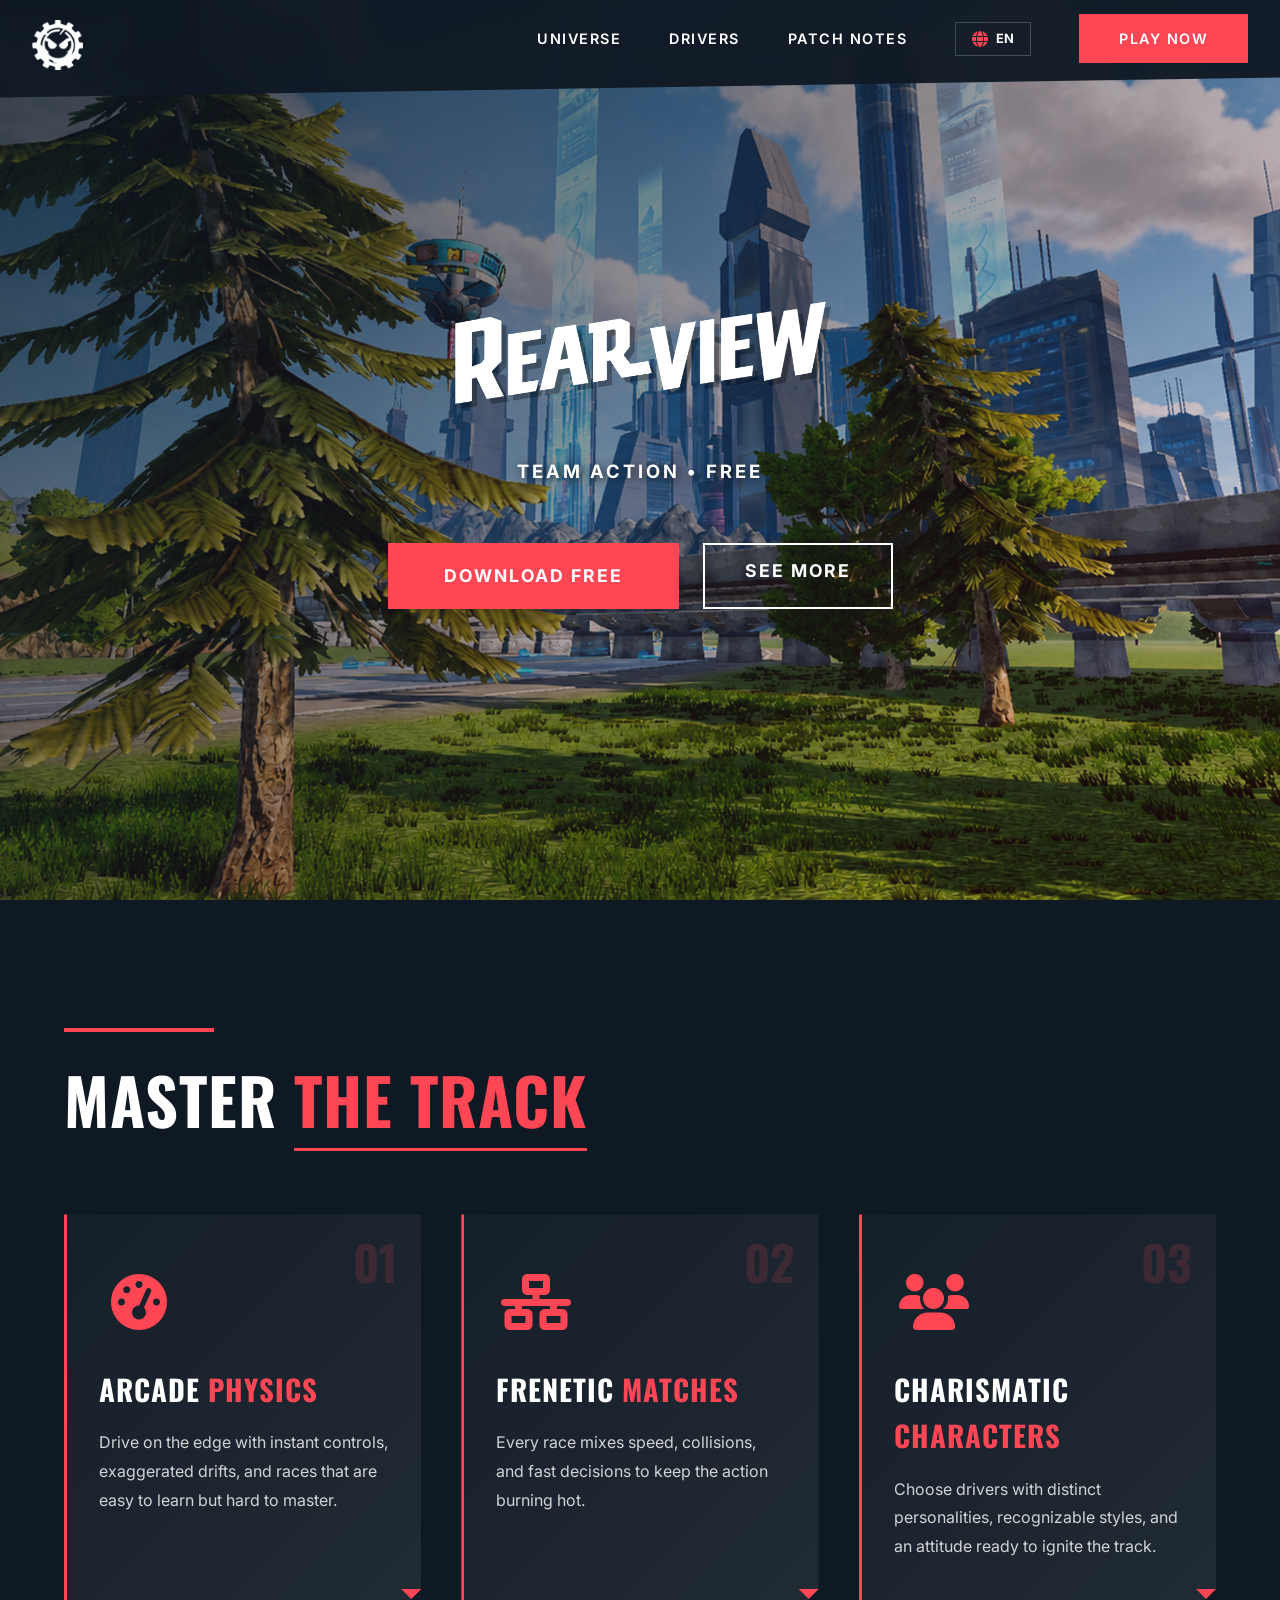
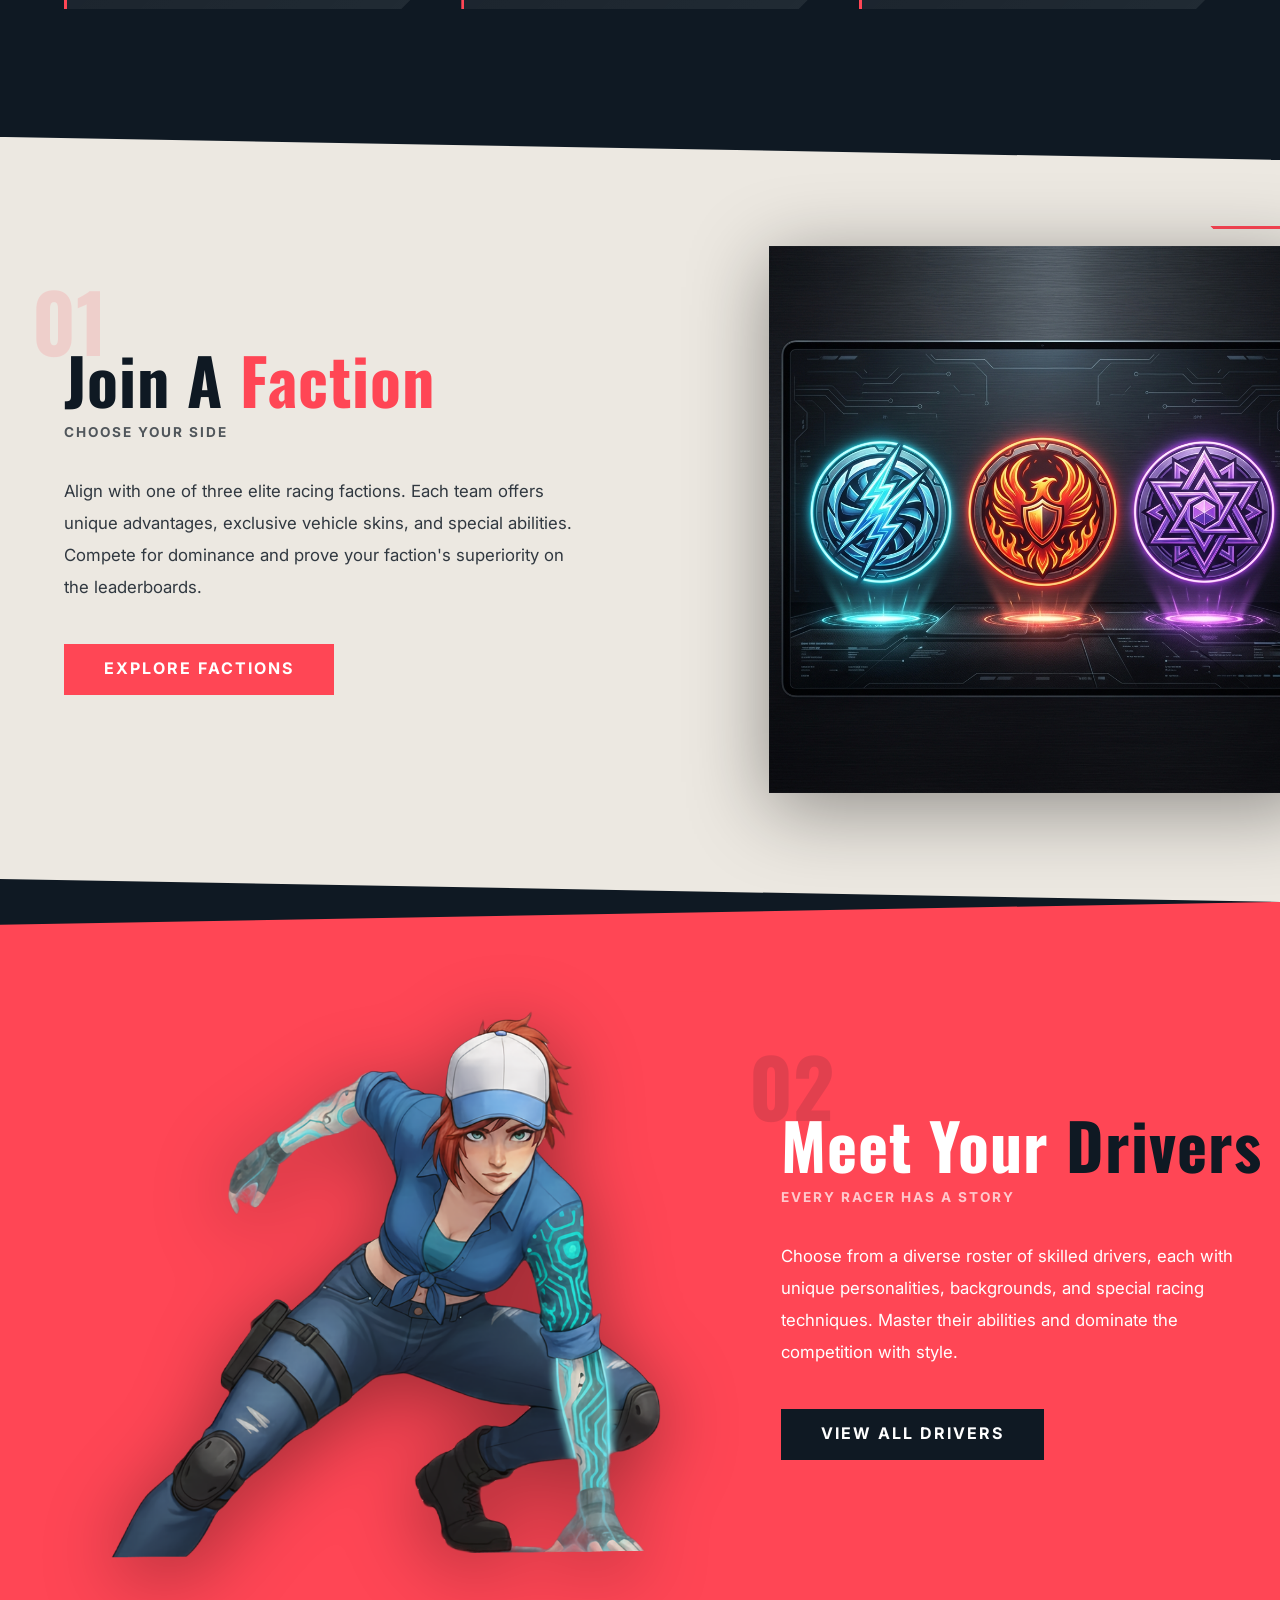
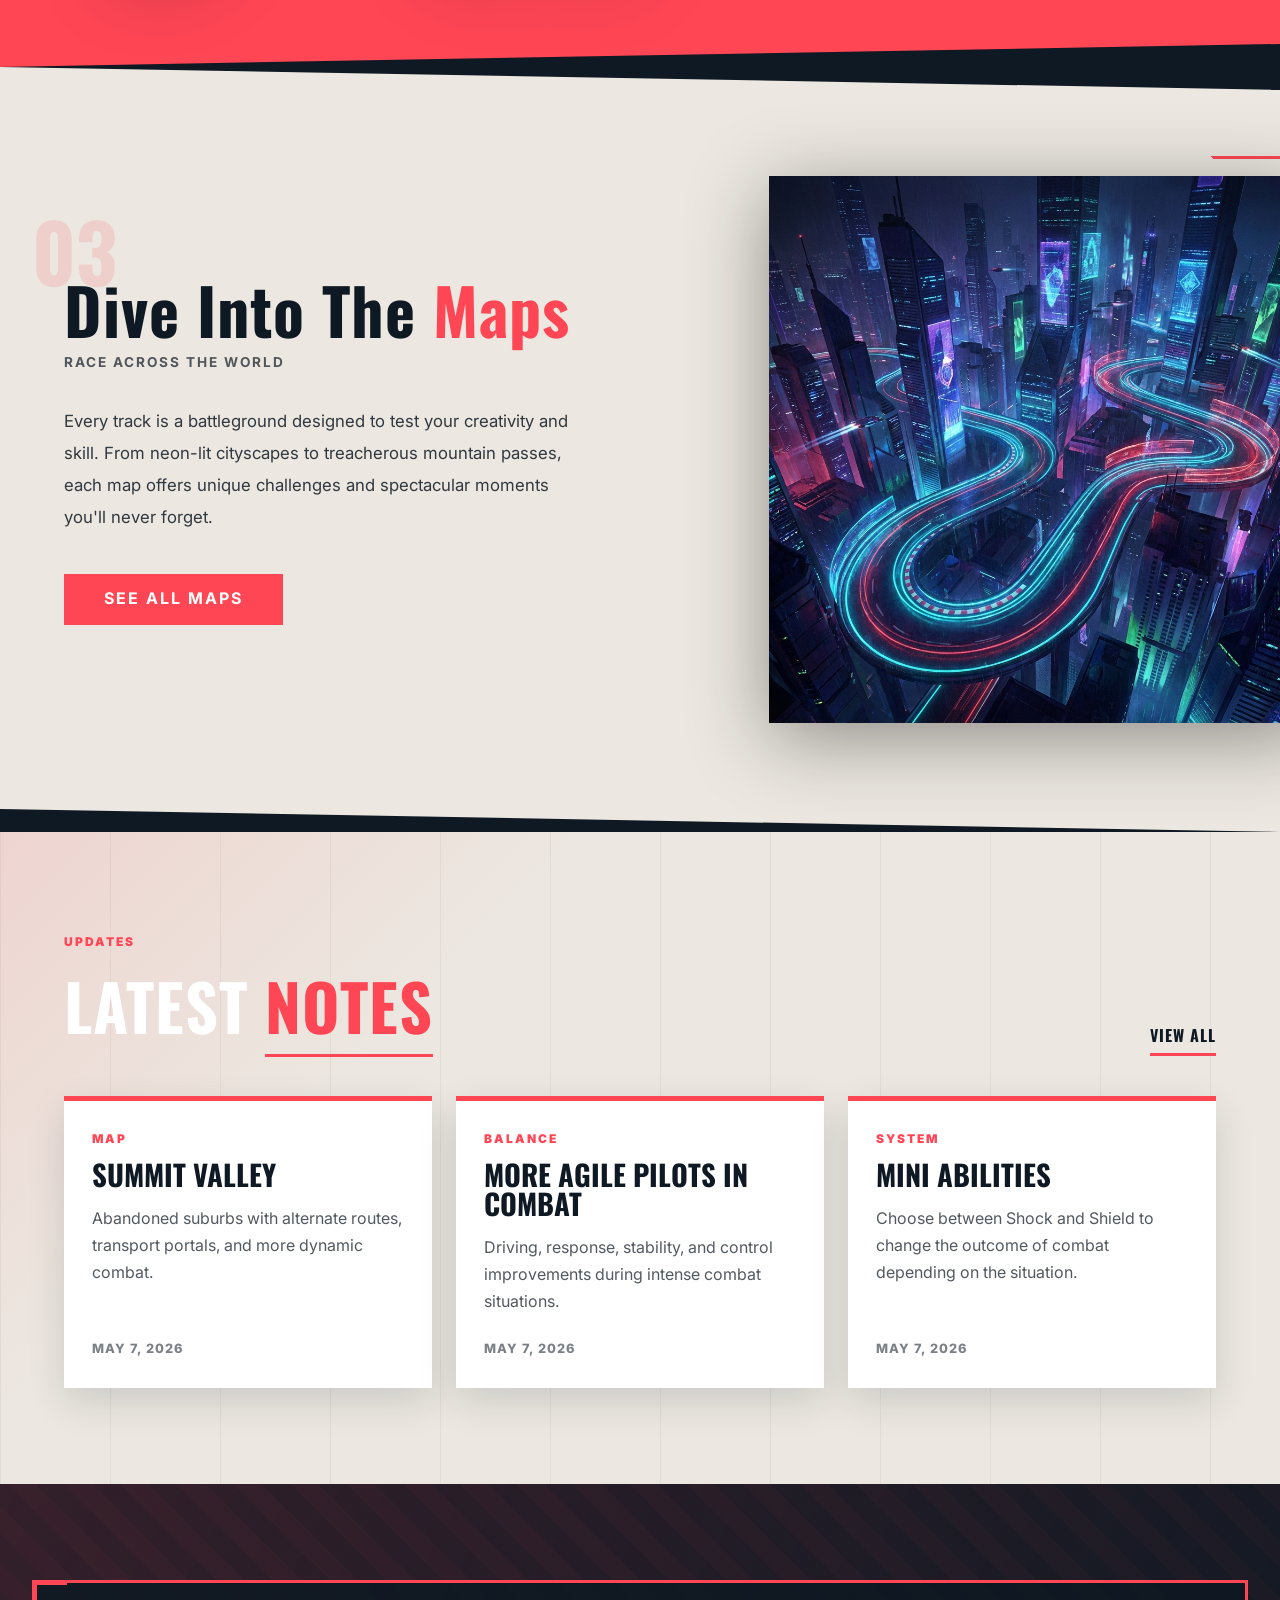
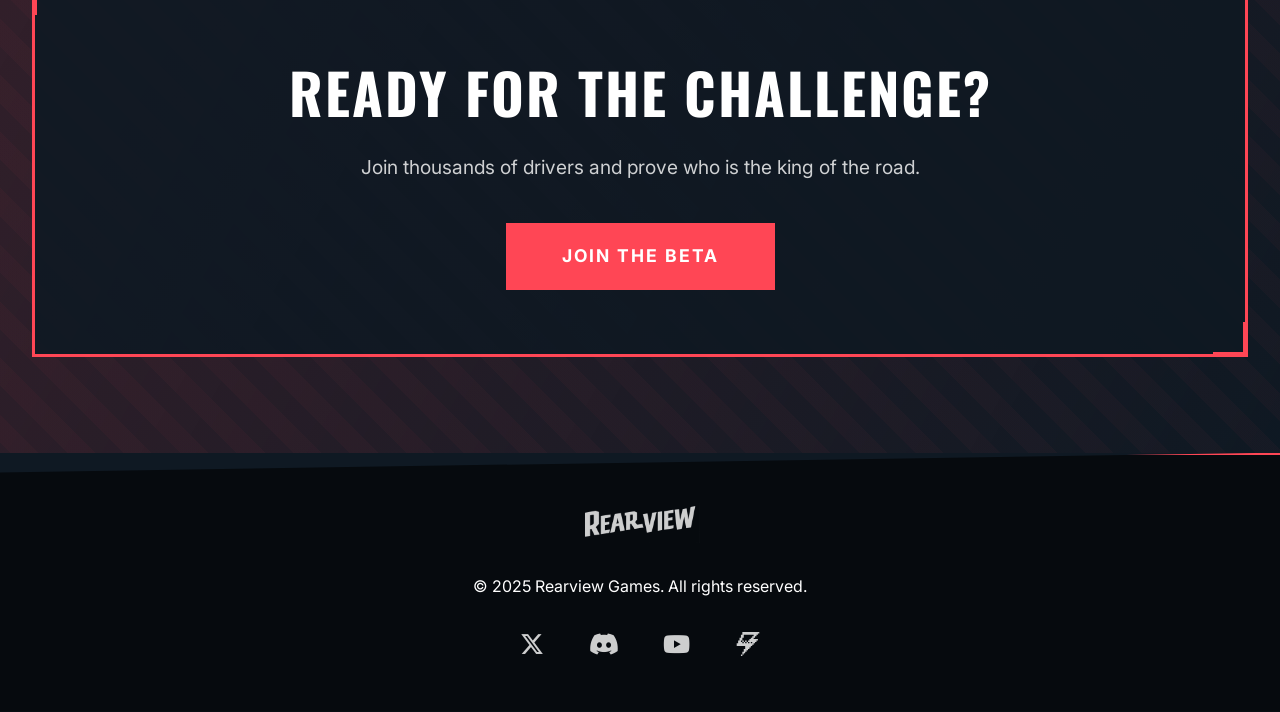
==== commit 44ccb637: "update" ====
--- a/index.html
+++ b/index.html
@@ -35,6 +35,7 @@
                     <div id="lang-dropdown" class="lang-dropdown">
                         <button class="lang-option" data-lang="en">English</button>
                         <button class="lang-option" data-lang="es">Español</button>
+                        <button class="lang-option" data-lang="ja">日本語</button>
                     </div>
                 </li>
                 <li><a href="#" class="btn-primary" data-i18n="nav-play">Jugar Ahora</a></li>
--- a/style.css
+++ b/style.css
@@ -665,6 +665,17 @@
     margin-bottom: 2rem;
     overflow: hidden;
     box-shadow: 0 24px 50px rgba(15, 25, 35, 0.28);
+    transition: transform 0.25s ease, box-shadow 0.25s ease;
+}
+
+.patch-feature[data-patch-url],
+.patch-card[data-patch-url] {
+    cursor: pointer;
+}
+
+.patch-feature[data-patch-url]:hover,
+.patch-card[data-patch-url]:hover {
+    transform: translateY(-4px);
 }
 
 .patch-feature-media {
@@ -752,6 +763,177 @@
     display: flex;
     flex-direction: column;
     box-shadow: 0 14px 35px rgba(15, 25, 35, 0.14);
+    transition: transform 0.25s ease, box-shadow 0.25s ease;
+}
+
+.patch-card[data-patch-url]:hover {
+    box-shadow: 0 20px 45px rgba(15, 25, 35, 0.22);
+}
+
+/* Patch Detail */
+.patch-detail-page {
+    background: #ece8e1;
+    color: var(--primary-color);
+}
+
+.patch-detail-hero {
+    min-height: 78vh;
+    position: relative;
+    display: flex;
+    align-items: flex-end;
+    overflow: hidden;
+}
+
+.patch-detail-hero img {
+    position: absolute;
+    inset: 0;
+    width: 100%;
+    height: 100%;
+    object-fit: cover;
+}
+
+.patch-detail-hero::after {
+    content: '';
+    position: absolute;
+    inset: 0;
+    background: linear-gradient(0deg, rgba(15, 25, 35, 0.96), rgba(15, 25, 35, 0.55) 55%, rgba(15, 25, 35, 0.25));
+}
+
+.patch-detail-hero-content {
+    position: relative;
+    z-index: 1;
+    padding-bottom: 5rem;
+}
+
+.patch-back-link {
+    color: var(--accent-cyan);
+    display: inline-block;
+    font-family: var(--font-header);
+    font-weight: 700;
+    letter-spacing: 1px;
+    margin-bottom: 1.5rem;
+    text-decoration: none;
+    text-transform: uppercase;
+}
+
+.patch-detail-hero h1 {
+    color: #fff;
+    font-family: var(--font-header);
+    font-size: clamp(3rem, 7vw, 7rem);
+    line-height: 0.95;
+    max-width: 880px;
+    text-transform: uppercase;
+}
+
+.patch-detail-hero p {
+    color: var(--text-secondary);
+    font-size: 1.25rem;
+    line-height: 1.7;
+    max-width: 720px;
+    margin: 1.2rem 0 1rem;
+}
+
+.patch-detail-hero time,
+.patch-detail-section time {
+    color: var(--accent-color);
+    display: block;
+    font-size: 0.85rem;
+    font-weight: 900;
+    letter-spacing: 1px;
+    text-transform: uppercase;
+}
+
+.patch-detail-layout {
+    display: grid;
+    grid-template-columns: 250px minmax(0, 1fr);
+    gap: 4rem;
+    padding-top: 5rem;
+    padding-bottom: 6rem;
+}
+
+.patch-detail-nav {
+    align-self: start;
+    display: flex;
+    flex-direction: column;
+    gap: 0.5rem;
+    position: sticky;
+    top: 130px;
+}
+
+.patch-detail-nav a {
+    border-left: 4px solid rgba(15, 25, 35, 0.16);
+    color: rgba(15, 25, 35, 0.72);
+    font-family: var(--font-header);
+    font-weight: 700;
+    padding: 0.65rem 1rem;
+    text-decoration: none;
+    text-transform: uppercase;
+}
+
+.patch-detail-nav a:hover {
+    border-color: var(--accent-color);
+    color: var(--primary-color);
+}
+
+.patch-detail-content {
+    display: flex;
+    flex-direction: column;
+    gap: 2rem;
+}
+
+.patch-detail-section {
+    background: #fff;
+    border-top: 5px solid var(--accent-color);
+    padding: 2.5rem;
+    scroll-margin-top: 120px;
+}
+
+.patch-detail-section h2 {
+    font-family: var(--font-header);
+    font-size: clamp(2.2rem, 4vw, 4rem);
+    line-height: 1;
+    margin: 0.65rem 0 1.25rem;
+    text-transform: uppercase;
+}
+
+.patch-detail-section h3 {
+    font-family: var(--font-header);
+    font-size: 1.7rem;
+    margin: 2rem 0 0.75rem;
+    text-transform: uppercase;
+}
+
+.patch-detail-section p,
+.patch-detail-section li {
+    color: rgba(15, 25, 35, 0.78);
+    font-size: 1.05rem;
+    line-height: 1.85;
+}
+
+.patch-detail-section ul {
+    margin: 1rem 0 1.5rem 1.25rem;
+}
+
+.patch-detail-section blockquote {
+    border-left: 5px solid var(--accent-color);
+    color: var(--primary-color);
+    font-family: var(--font-header);
+    font-size: 1.8rem;
+    font-weight: 700;
+    margin: 1.5rem 0;
+    padding-left: 1rem;
+}
+
+.ability-grid {
+    display: grid;
+    grid-template-columns: repeat(2, minmax(0, 1fr));
+    gap: 1.5rem;
+    margin: 1.5rem 0;
+}
+
+.ability-grid > div {
+    background: rgba(15, 25, 35, 0.06);
+    padding: 1.5rem;
 }
 
 .patch-card h3 {
@@ -1030,6 +1212,24 @@
     .patch-feature h2,
     .patch-feature h3 {
         font-size: 2.2rem;
+    }
+
+    .patch-detail-layout {
+        grid-template-columns: 1fr;
+        gap: 2rem;
+        padding-top: 3rem;
+    }
+
+    .patch-detail-nav {
+        position: static;
+    }
+
+    .patch-detail-section {
+        padding: 1.5rem;
+    }
+
+    .ability-grid {
+        grid-template-columns: 1fr;
     }
 
     .section-number {
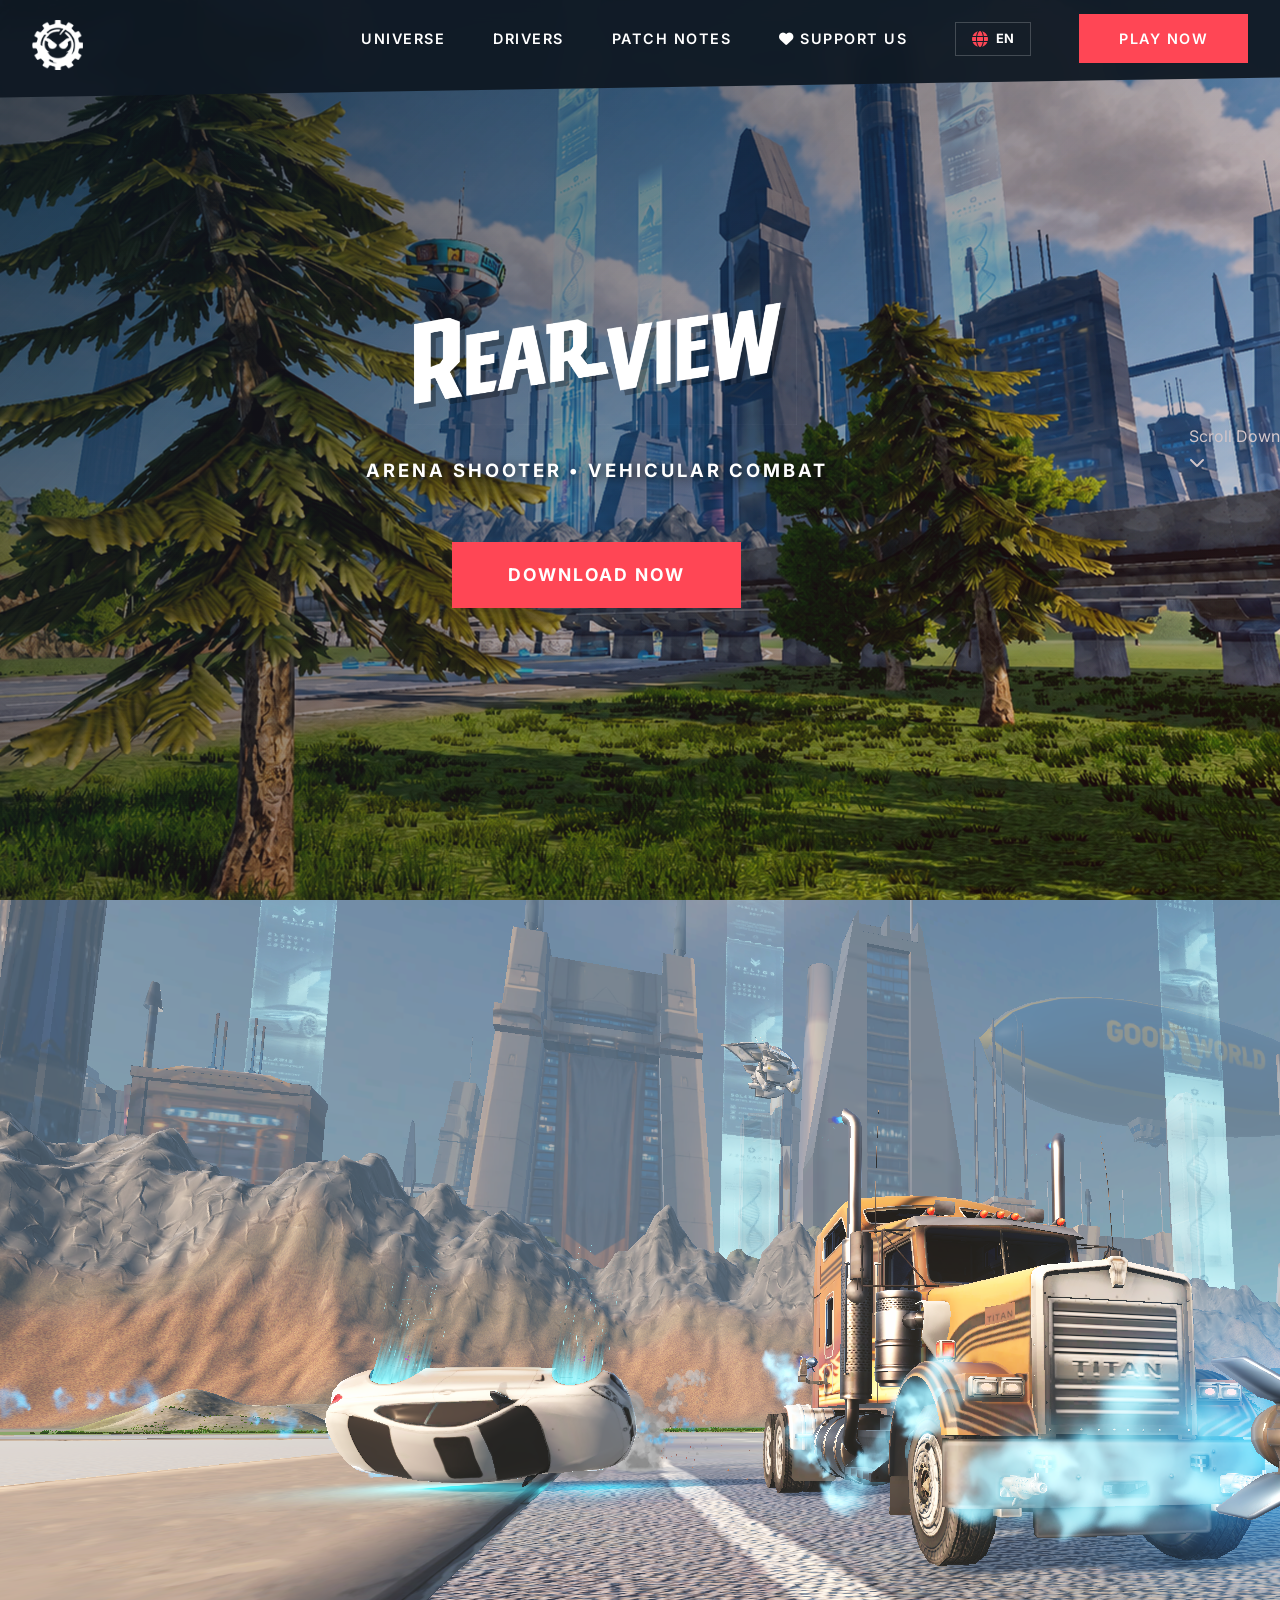
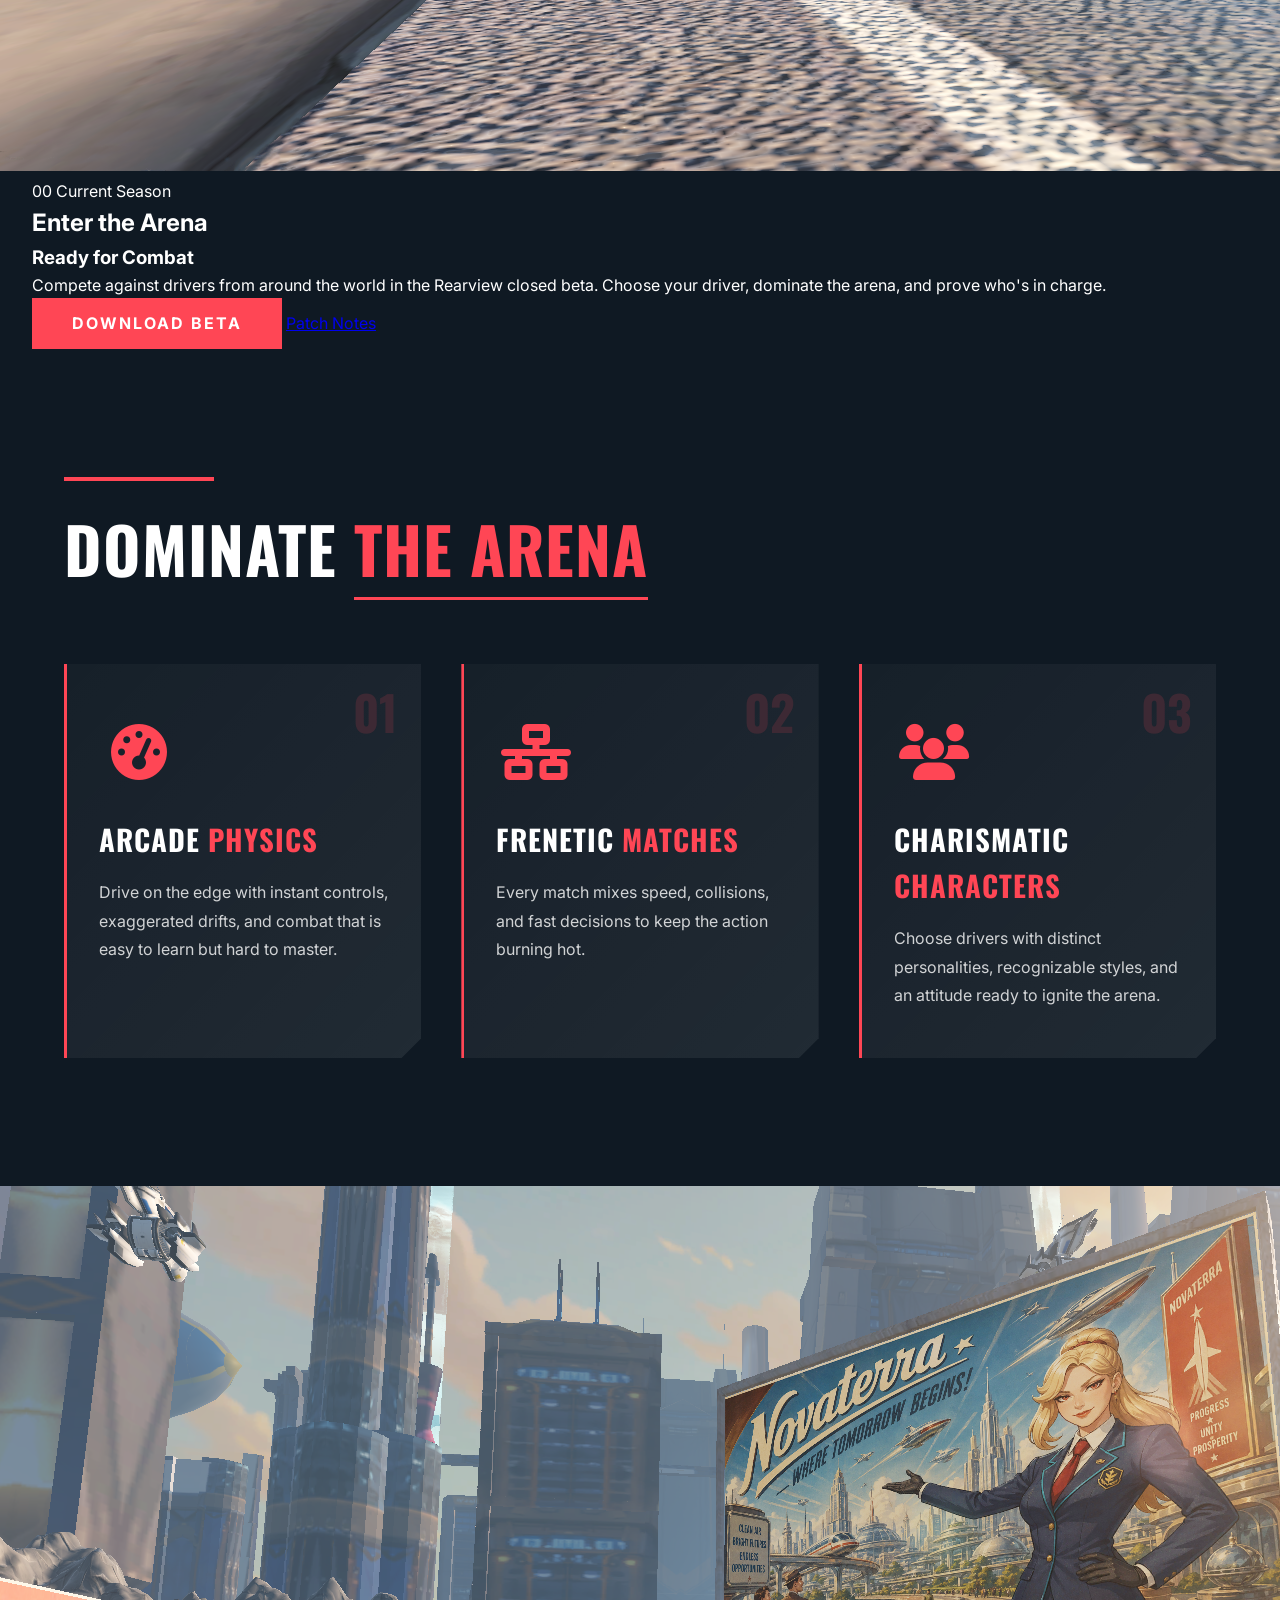
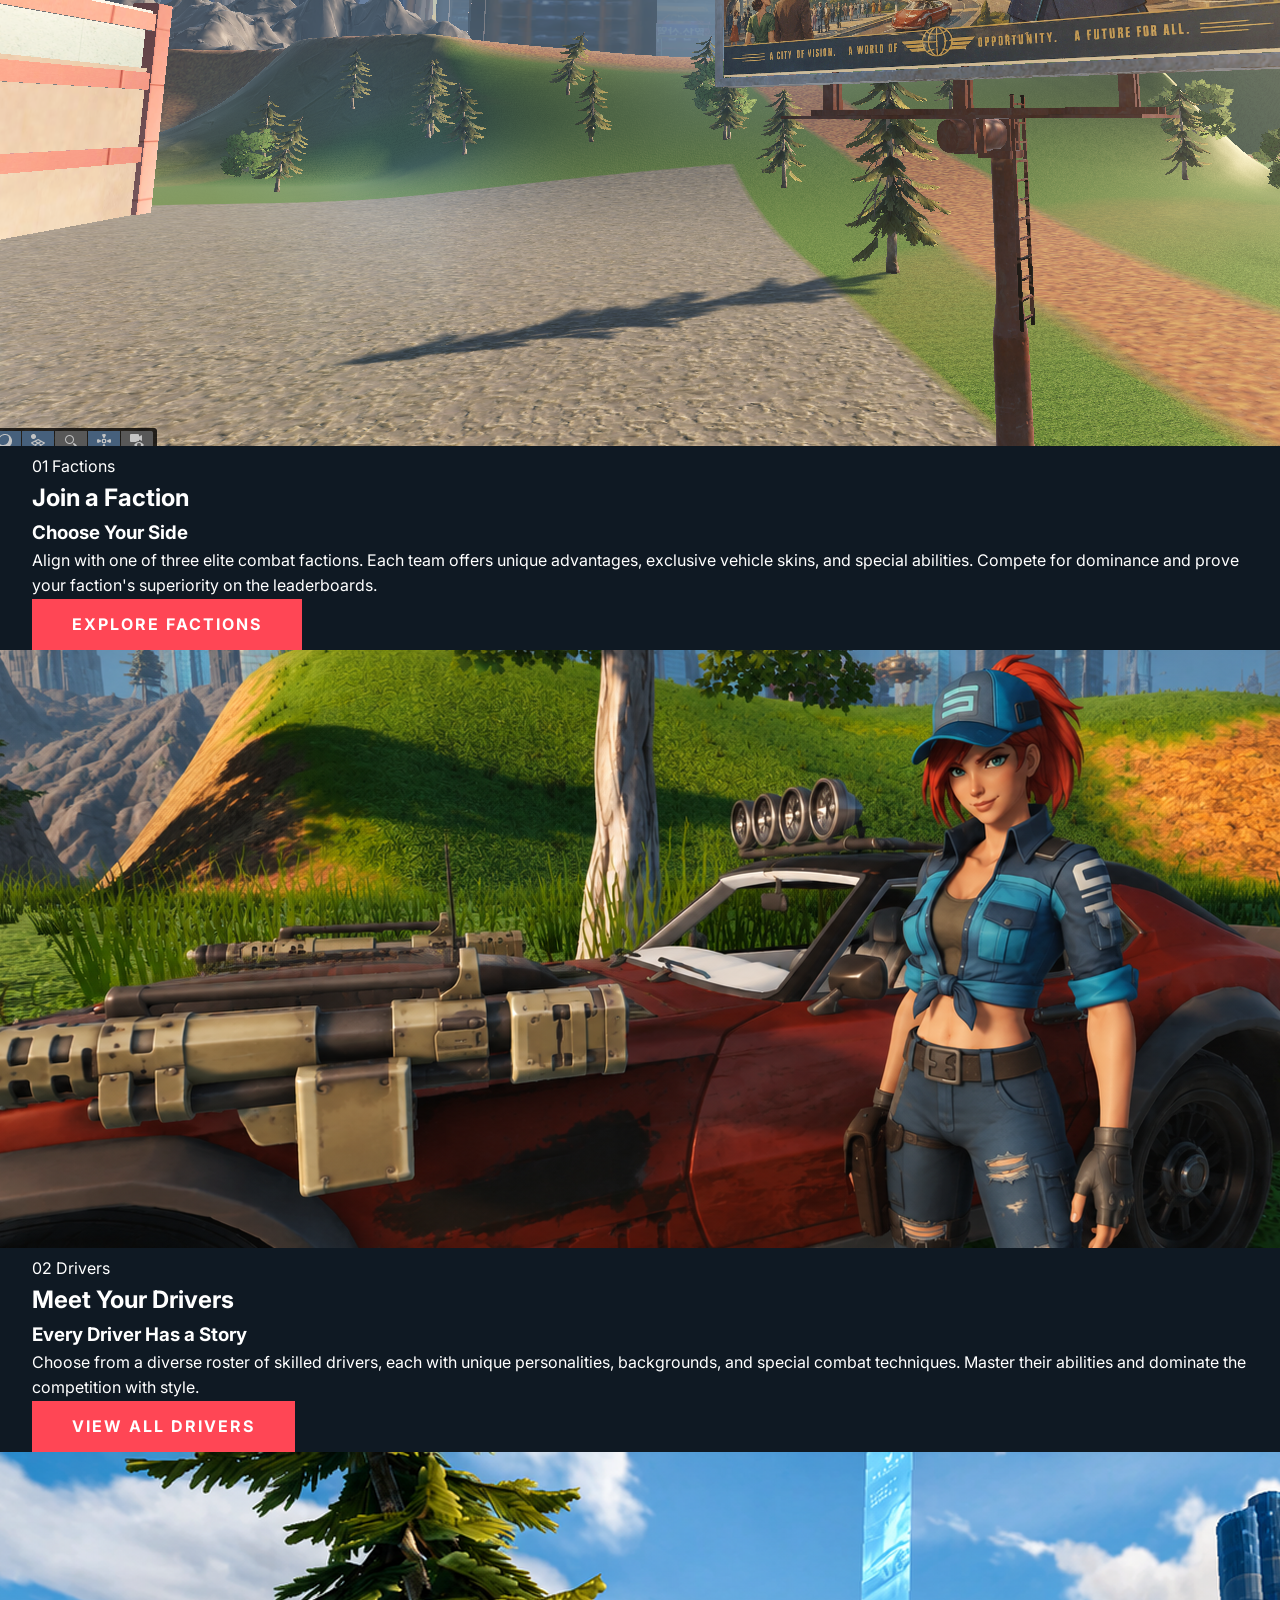
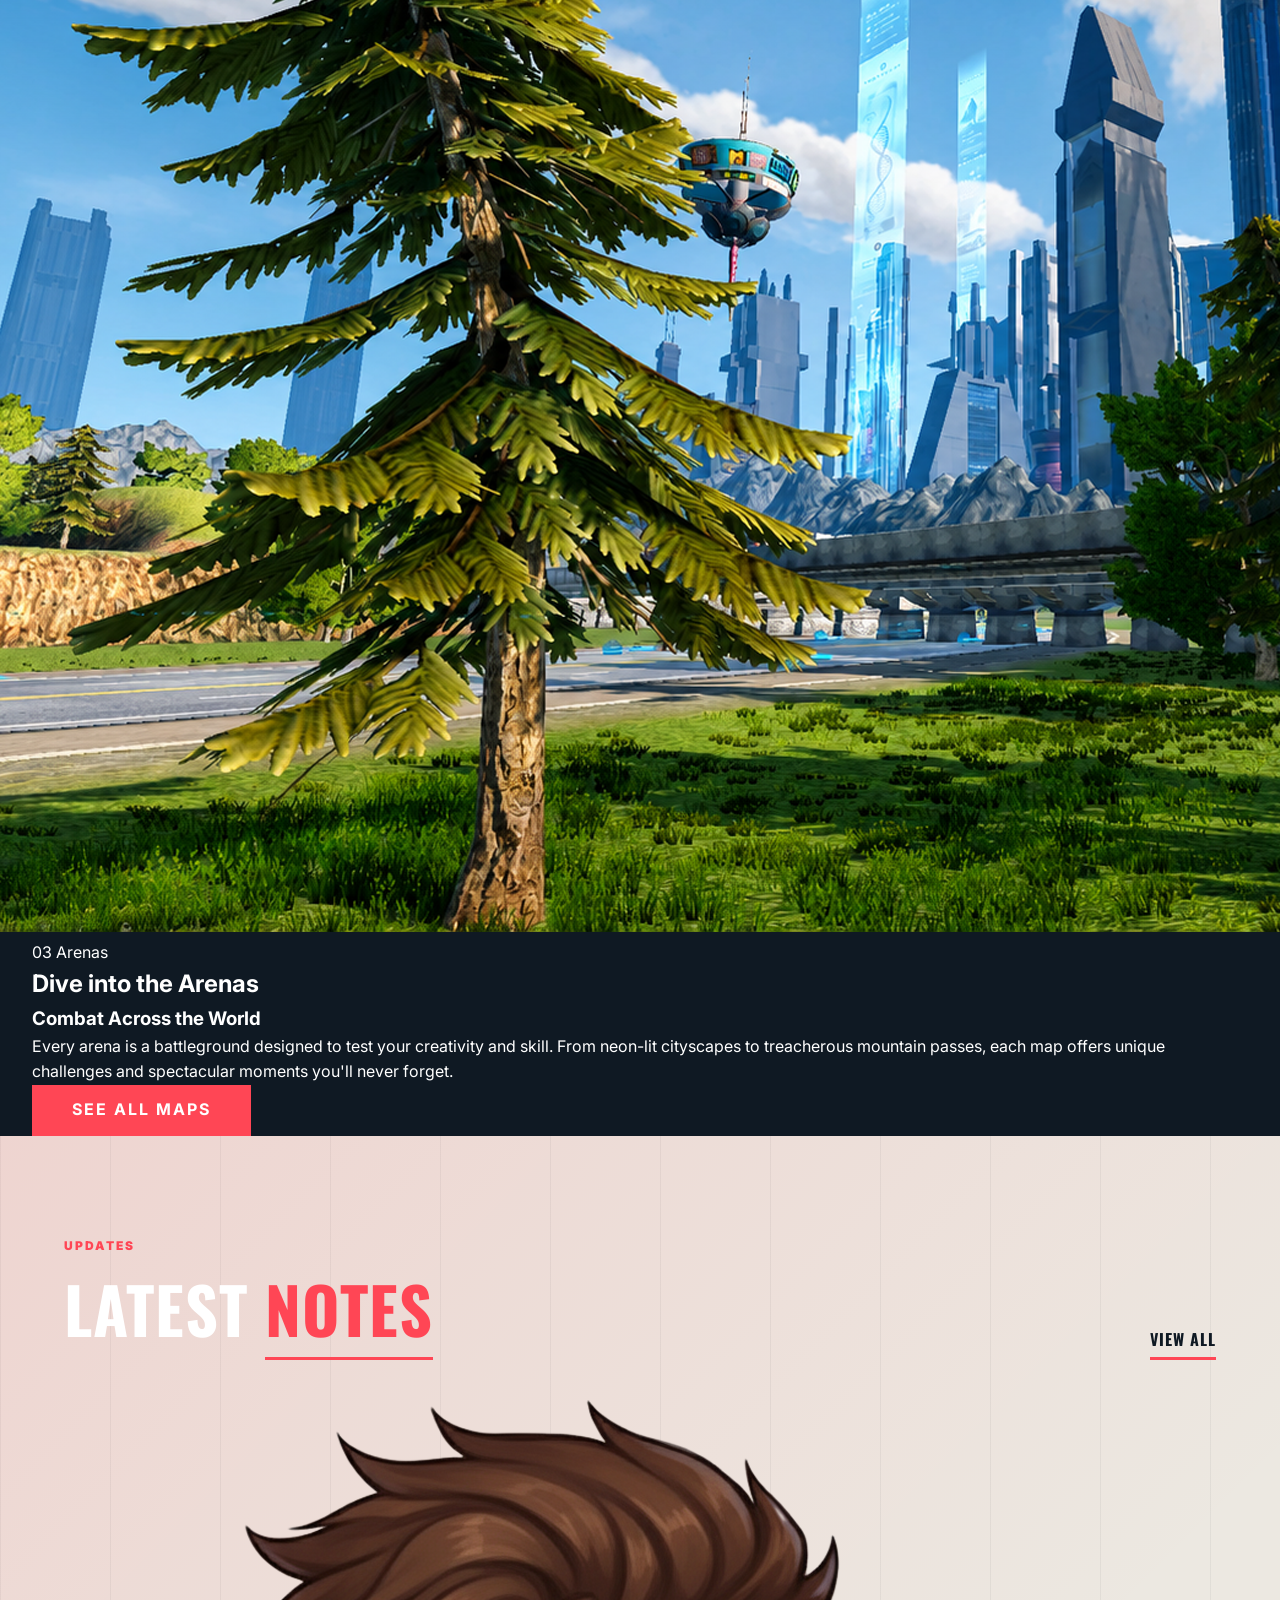
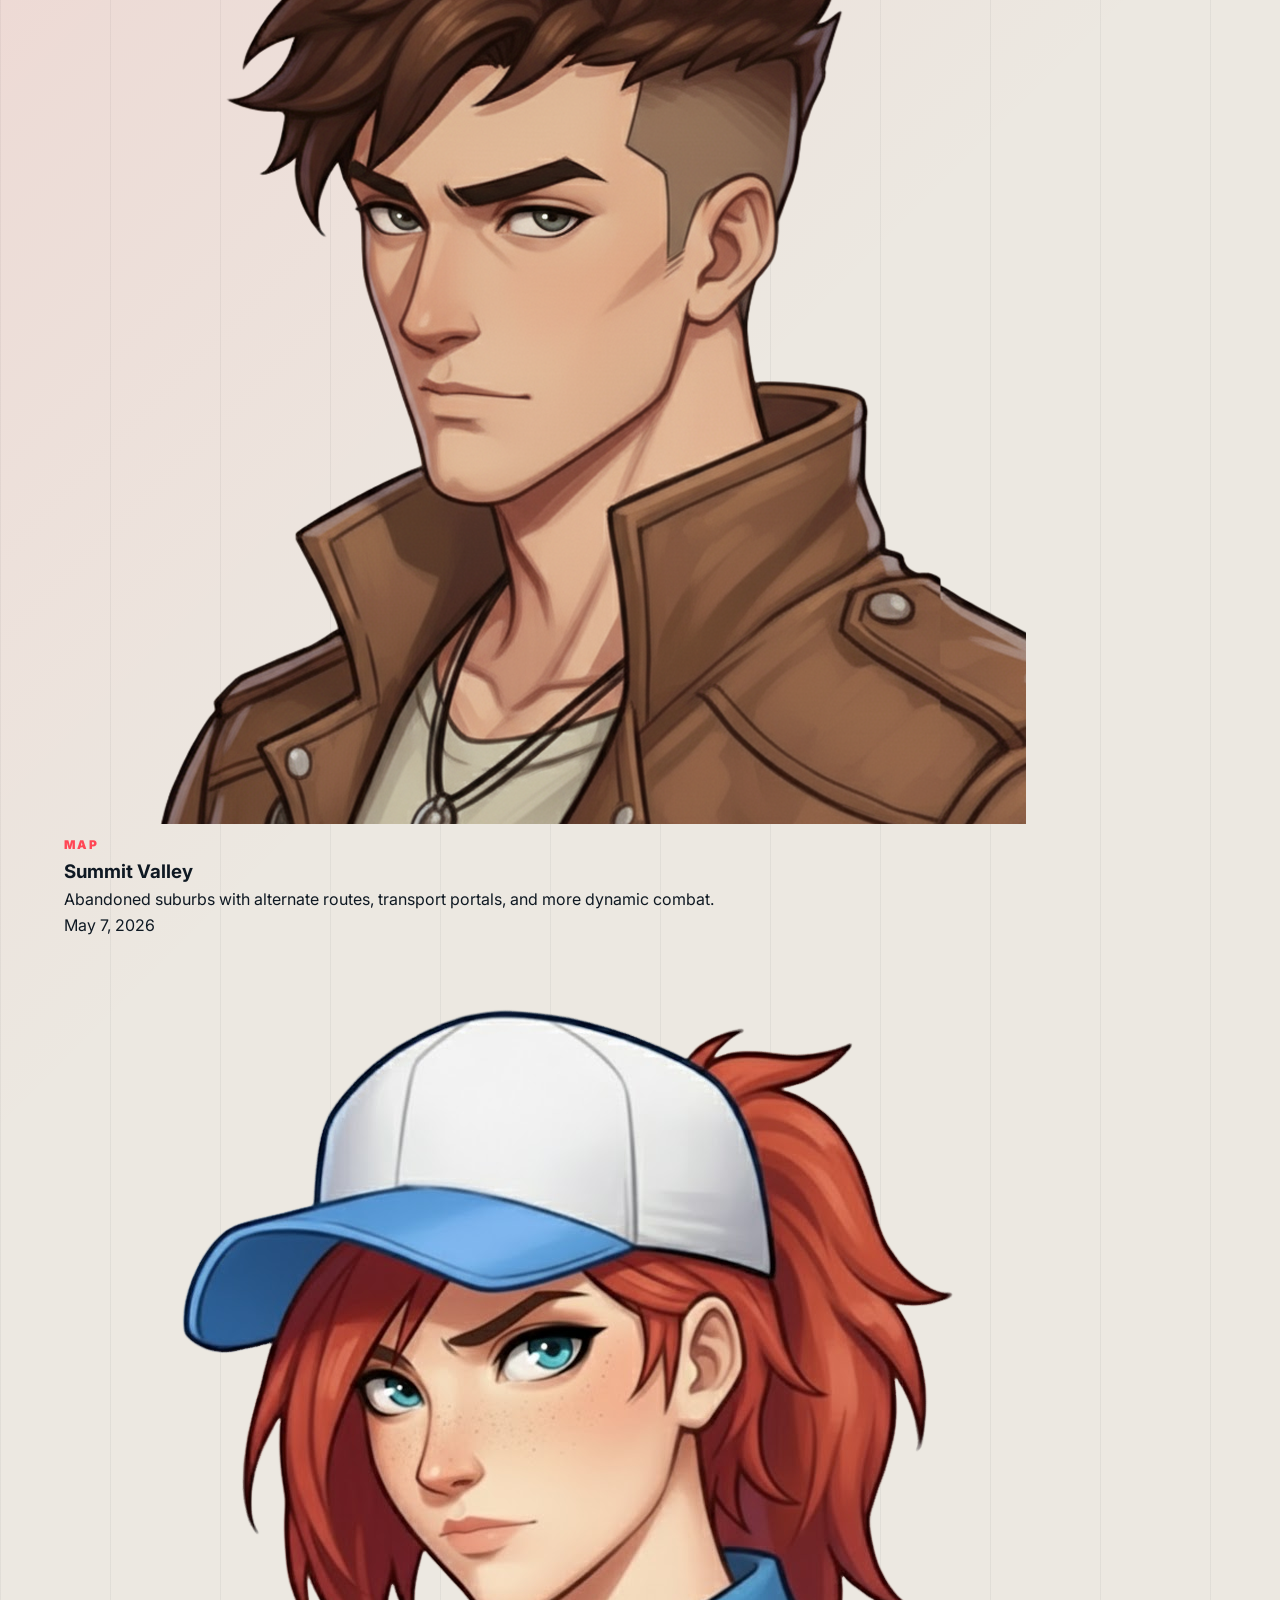
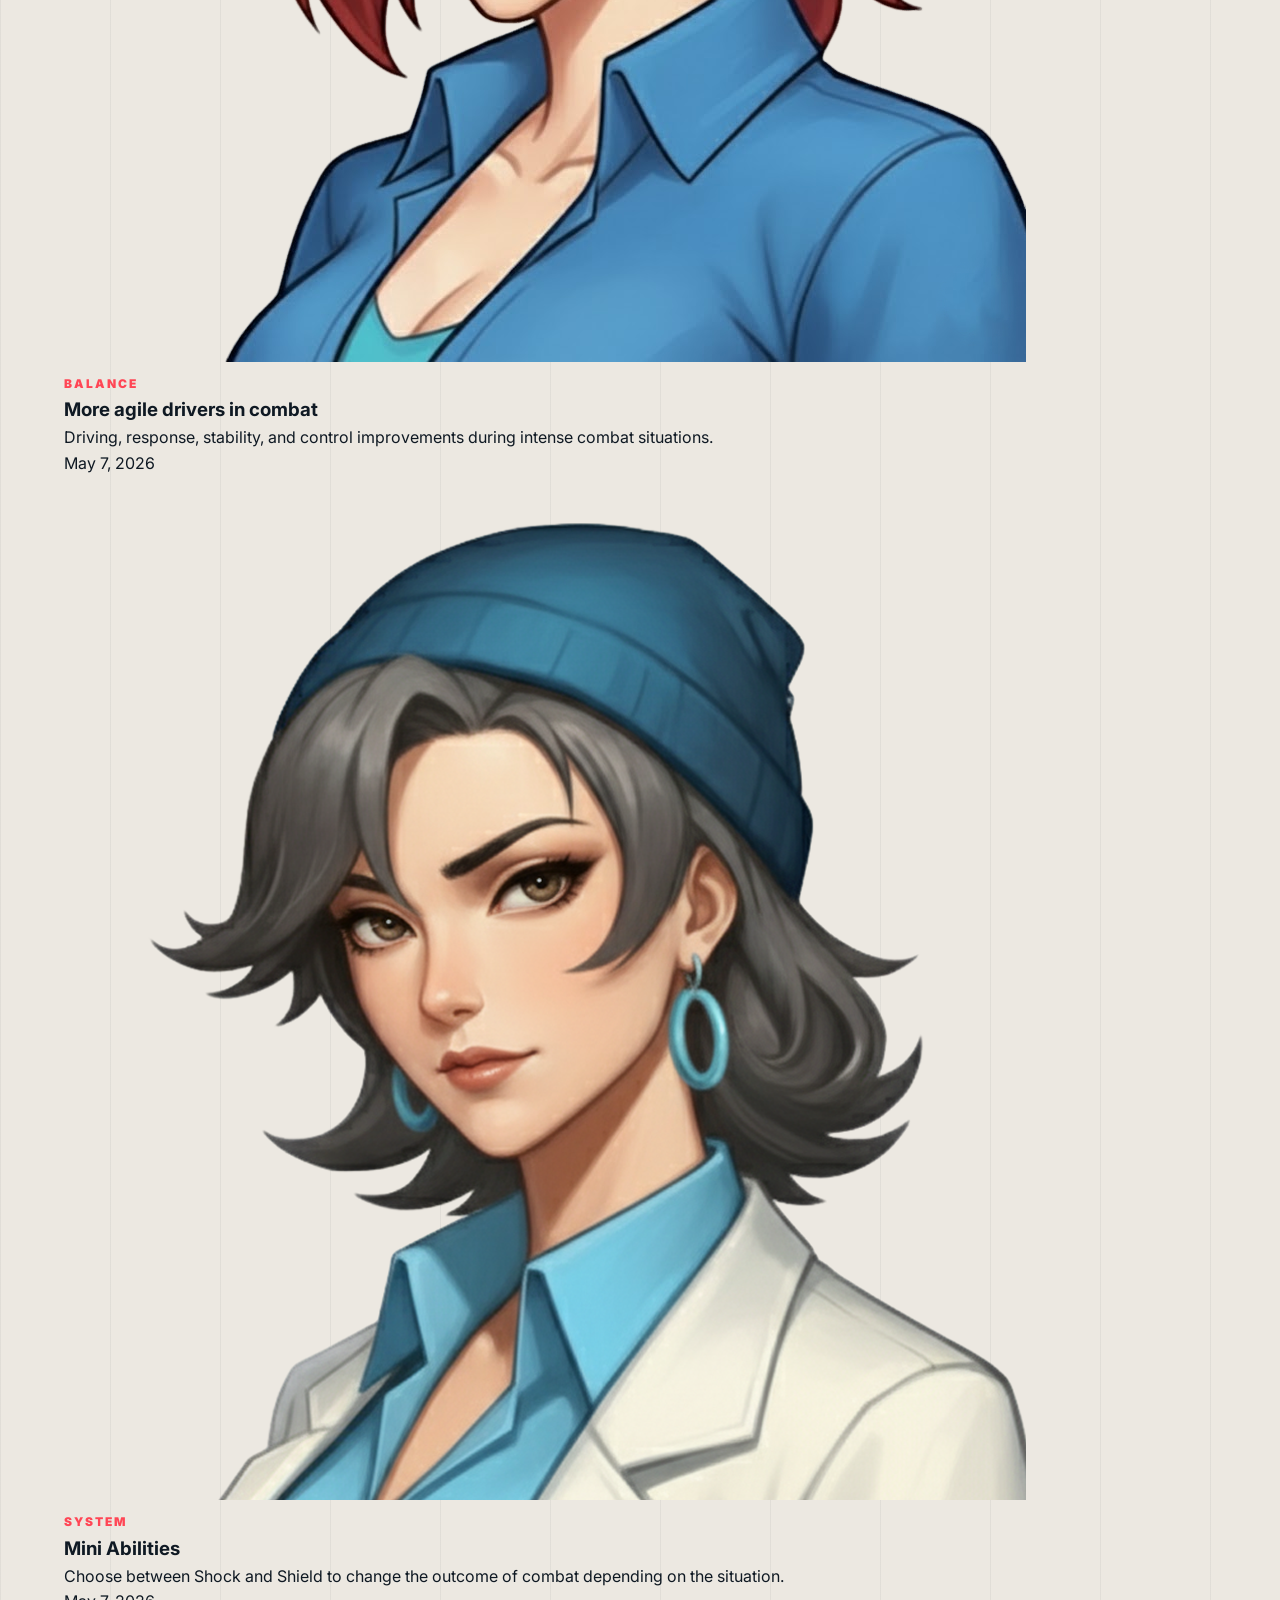
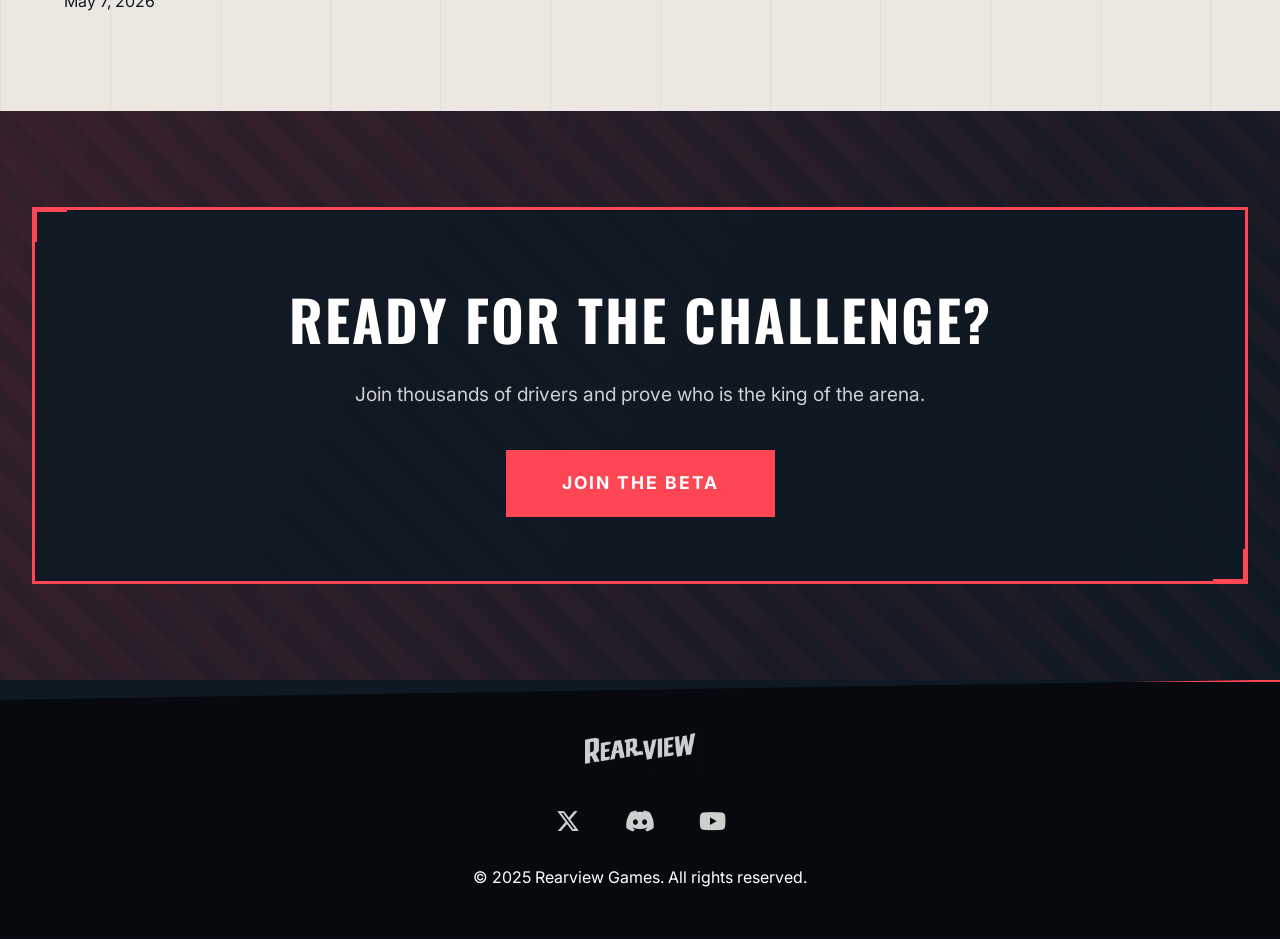
==== commit e33686b5: "update page" ====
--- a/index.html
+++ b/index.html
@@ -4,9 +4,10 @@
 <head>
     <meta charset="UTF-8">
     <meta name="viewport" content="width=device-width, initial-scale=1.0">
-    <title>Rearview | Speed Beyond Limits</title>
+    <title>Rearview | Arena Shooter - Vehicular Combat</title>
     <meta name="description"
-        content="Experimenta la adrenalina pura en Rearview. El videojuego de carreras definitivo con gráficos de última generación y acción sin límites.">
+        content="Experimenta el combate vehicular definitivo en Rearview. Un arena shooter frenético con gráficos de última generación y acción táctica en equipo.">
+    <link rel="icon" type="image/png" href="icon.png">
     <link rel="stylesheet" href="style.css">
     <link rel="preconnect" href="https://fonts.googleapis.com">
     <link rel="preconnect" href="https://fonts.gstatic.com" crossorigin>
@@ -18,6 +19,7 @@
 </head>
 
 <body>
+    <!-- ─── NAVIGATION ─── -->
     <header id="main-header">
         <nav class="container">
             <div class="logo">
@@ -27,6 +29,7 @@
                 <li><a href="#universe" data-i18n="nav-universe">Universe</a></li>
                 <li><a href="drivers.html" data-i18n="nav-drivers">Drivers</a></li>
                 <li><a href="patch-notes.html" data-i18n="nav-patch-notes">Patch Notes</a></li>
+                <li><a href="support.html" data-i18n="nav-support">Support us</a></li>
                 <li class="lang-selector">
                     <button id="lang-btn" class="lang-btn" aria-label="Change Language">
                         <i class="fa-solid fa-globe"></i>
@@ -38,29 +41,63 @@
                         <button class="lang-option" data-lang="ja">日本語</button>
                     </div>
                 </li>
-                <li><a href="#" class="btn-primary" data-i18n="nav-play">Jugar Ahora</a></li>
+                <li><a href="download.html" class="btn-primary" data-i18n="nav-play">Jugar Ahora</a></li>
             </ul>
         </nav>
     </header>
 
     <main>
+        <!-- ─── HERO ─── -->
         <section id="hero">
             <div class="hero-overlay"></div>
+            <!-- Animated particle layer -->
+            <div class="hero-particles" id="heroParticles"></div>
+
             <div class="hero-content container">
                 <img src="logo.png" alt="Rearview Logo" class="hero-logo reveal-text">
-                <p class="hero-tagline reveal-text delay-1" data-i18n="hero-tagline">ACCION EN EQUIPO • GRATIS</p>
+                <p class="hero-tagline reveal-text delay-1" data-i18n="hero-tagline">ARENA SHOOTER • COMBATE VEHICULAR</p>
                 <div class="hero-actions reveal-text delay-2">
-                    <a href="#" class="btn-primary btn-large" data-i18n="hero-download">Descargar Gratis</a>
-                    <a href="#features" class="btn-secondary btn-large" data-i18n="hero-more">Ver Más</a>
-                </div>
-            </div>
-        </section>
-
+                    <a href="download.html" class="btn-primary btn-large" data-i18n="hero-download">Descargar Ahora</a>
+                </div>
+            </div>
+
+            <!-- Scroll indicator -->
+            <div class="hero-scroll-hint">
+                <span data-i18n="scroll-hint">Desplázate</span>
+                <div class="scroll-arrow">
+                    <i class="fa-solid fa-chevron-down"></i>
+                </div>
+            </div>
+        </section>
+
+        <!-- ─── SEASON / SPOTLIGHT BANNER ─── -->
+        <section class="cinematic-section" id="spotlight">
+            <div class="cinematic-bg">
+                <img src="action.png" alt="Enter the Arena" class="cinematic-bg-img">
+                <div class="cinematic-overlay"></div>
+            </div>
+            <div class="container cinematic-content">
+                <div class="cinematic-badge">
+                    <span class="badge-num">00</span>
+                    <span class="badge-label" data-i18n="spotlight-eyebrow">Temporada Actual</span>
+                </div>
+                <h2 data-i18n="spotlight-h2">Entra en la <span class="highlight">Arena</span></h2>
+                <h3 data-i18n="spotlight-h3">Ready for Combat</h3>
+                <p data-i18n="spotlight-p">Compite contra pilotos de todo el mundo en la beta cerrada de Rearview.
+                    Elige tu piloto, domina la arena y demuestra quién manda.</p>
+                <div class="spotlight-actions">
+                    <a href="download.html" class="btn-primary" data-i18n="spotlight-btn1">Descargar Beta</a>
+                    <a href="patch-notes.html" class="btn-ghost" data-i18n="spotlight-btn2">Notas del parche</a>
+                </div>
+            </div>
+        </section>
+
+        <!-- ─── FEATURES STRIP ─── -->
         <section id="features">
             <div class="container">
                 <div class="section-header">
                     <div class="racing-stripe"></div>
-                    <h2 class="section-title" data-i18n="features-title">Domina <span class="highlight">la Pista</span>
+                    <h2 class="section-title" data-i18n="features-title">Domina <span class="highlight">la Arena</span>
                     </h2>
                 </div>
                 <div class="features-grid">
@@ -69,156 +106,221 @@
                             <i class="fa-solid fa-gauge-high"></i>
                         </div>
                         <h3 data-i18n="feat1-h3">Fisica <span>Arcade</span></h3>
-                        <p data-i18n="feat1-p">Conduce al limite con controles inmediatos, derrapes exagerados y carreras faciles de aprender pero dificiles de dominar.</p>
-                        <div class="card-corner"></div>
+                        <p data-i18n="feat1-p">Conduce al limite con controles inmediatos, derrapes exagerados y combates
+                            faciles de aprender pero dificiles de dominar.</p>
+
                     </div>
                     <div class="feature-card reveal-item" data-position="02">
                         <div class="feature-icon">
                             <i class="fa-solid fa-network-wired"></i>
                         </div>
                         <h3 data-i18n="feat2-h3">Partidas <span>Freneticas</span></h3>
-                        <p data-i18n="feat2-p">Cada carrera mezcla velocidad, choques y decisiones rapidas para mantener la accion siempre al rojo vivo.</p>
-                        <div class="card-corner"></div>
+                        <p data-i18n="feat2-p">Cada combate mezcla velocidad, choques y decisiones rapidas para mantener
+                            la accion siempre al rojo vivo.</p>
+
                     </div>
                     <div class="feature-card reveal-item" data-position="03">
                         <div class="feature-icon">
                             <i class="fa-solid fa-users"></i>
                         </div>
                         <h3 data-i18n="feat3-h3">Personajes <span>Carismaticos</span></h3>
-                        <p data-i18n="feat3-p">Elige pilotos con personalidad propia, estilos reconocibles y una actitud lista para encender la pista.</p>
-                        <div class="card-corner"></div>
-                    </div>
-                </div>
-            </div>
-        </section>
-
-        <!-- Featured Section: Join a Faction -->
-        <section class="featured-section featured-left">
-            <div class="featured-content">
-                <div class="featured-text">
-                    <span class="section-number">01</span>
-                    <h2 data-i18n="factions-h2">Join a <span class="highlight">Faction</span></h2>
-                    <h3 data-i18n="factions-h3">Choose Your Side</h3>
-                    <p data-i18n="factions-p">Align with one of three elite racing factions. Each team offers unique
-                        advantages, exclusive
-                        vehicle skins, and special abilities. Compete for dominance and prove your faction's superiority
-                        on the leaderboards.</p>
-                    <a href="#factions" class="btn-primary" data-i18n="factions-btn">EXPLORE FACTIONS</a>
-                </div>
-                <div class="featured-image">
-                    <img src="factions.png" alt="Racing Factions">
-                </div>
-            </div>
-        </section>
-
-        <!-- Featured Section: Meet Your Drivers -->
-        <section class="featured-section featured-right">
-            <div class="featured-content">
-                <div class="featured-image">
-                    <img src="drivers.png" alt="Rearview Drivers">
-                </div>
-                <div class="featured-text">
-                    <span class="section-number">02</span>
-                    <h2 data-i18n="drivers-h2">Meet Your <span class="highlight">Drivers</span></h2>
-                    <h3 data-i18n="drivers-h3">Every Racer Has a Story</h3>
-                    <p data-i18n="drivers-p">Choose from a diverse roster of skilled drivers, each with unique
-                        personalities, backgrounds, and
-                        special racing techniques. Master their abilities and dominate the competition with style.</p>
-                    <a href="#drivers" class="btn-primary" data-i18n="drivers-btn">VIEW ALL DRIVERS</a>
-                </div>
-            </div>
-        </section>
-
-        <!-- Featured Section: Dive Into the Maps -->
-        <section class="featured-section featured-left">
-            <div class="featured-content">
-                <div class="featured-text">
-                    <span class="section-number">03</span>
-                    <h2 data-i18n="maps-h2">Dive into the <span class="highlight">Maps</span></h2>
-                    <h3 data-i18n="maps-h3">Race Across the World</h3>
-                    <p data-i18n="maps-p">Every track is a battleground designed to test your creativity and skill. From
-                        neon-lit
-                        cityscapes to treacherous mountain passes, each map offers unique challenges and spectacular
-                        moments you'll never forget.</p>
-                    <a href="#maps" class="btn-primary" data-i18n="maps-btn">SEE ALL MAPS</a>
-                </div>
-                <div class="featured-image">
-                    <img src="maps.png" alt="Race Tracks">
-                </div>
-            </div>
-        </section>
-
+                        <p data-i18n="feat3-p">Elige pilotos con personalidad propia, estilos reconocibles y una
+                            actitud lista para encender la arena.</p>
+
+                    </div>
+                </div>
+            </div>
+        </section>
+
+        <!-- ─── CINEMATIC SHOWCASE: FACTIONS ─── -->
+        <section class="cinematic-section" id="universe">
+            <div class="cinematic-bg">
+                <img src="factions.png" alt="Racing Factions" class="cinematic-bg-img">
+                <div class="cinematic-overlay"></div>
+            </div>
+            <div class="container cinematic-content">
+                <div class="cinematic-badge">
+                    <span class="badge-num">01</span>
+                    <span class="badge-label" data-i18n="badge-factions">Facciones</span>
+                </div>
+                <h2 data-i18n="factions-h2">Join a <span class="highlight">Faction</span></h2>
+                <h3 data-i18n="factions-h3">Choose Your Side</h3>
+                <p data-i18n="factions-p">Align with one of three elite combat factions. Each team offers unique
+                    advantages, exclusive vehicle skins, and special abilities. Compete for dominance and prove your
+                    faction's superiority on the leaderboards.</p>
+                <a href="#factions" class="btn-primary" data-i18n="factions-btn">EXPLORE FACTIONS</a>
+            </div>
+        </section>
+
+        <!-- ─── CINEMATIC SHOWCASE: DRIVERS ─── -->
+        <section class="cinematic-section cinematic-flip" id="drivers-showcase">
+            <div class="cinematic-bg">
+                <img src="drivers.png" alt="Rearview Drivers" class="cinematic-bg-img">
+                <div class="cinematic-overlay"></div>
+            </div>
+            <div class="container cinematic-content">
+                <div class="cinematic-badge">
+                    <span class="badge-num">02</span>
+                    <span class="badge-label" data-i18n="badge-drivers">Pilotos</span>
+                </div>
+                <h2 data-i18n="drivers-h2">Meet Your <span class="highlight">Drivers</span></h2>
+                <h3 data-i18n="drivers-h3">Every Driver Has a Story</h3>
+                <p data-i18n="drivers-p">Choose from a diverse roster of skilled drivers, each with unique
+                    personalities, backgrounds, and special combat techniques. Master their abilities and dominate the
+                    competition with style.</p>
+                <a href="drivers.html" class="btn-primary" data-i18n="drivers-btn">VIEW ALL DRIVERS</a>
+            </div>
+        </section>
+
+        <!-- ─── CINEMATIC SHOWCASE: MAPS ─── -->
+        <section class="cinematic-section" id="maps-showcase">
+            <div class="cinematic-bg">
+                <img src="maps.png" alt="Race Tracks" class="cinematic-bg-img">
+                <div class="cinematic-overlay"></div>
+            </div>
+            <div class="container cinematic-content">
+                <div class="cinematic-badge">
+                    <span class="badge-num">03</span>
+                    <span class="badge-label" data-i18n="badge-maps">Mapas</span>
+                </div>
+                <h2 data-i18n="maps-h2">Dive into the <span class="highlight">Arenas</span></h2>
+                <h3 data-i18n="maps-h3">Combat Across the World</h3>
+                <p data-i18n="maps-p">Every arena is a battleground designed to test your creativity and skill. From
+                    neon-lit cityscapes to treacherous mountain passes, each map offers unique challenges and spectacular
+                    moments you'll never forget.</p>
+                <a href="#maps" class="btn-primary" data-i18n="maps-btn">SEE ALL MAPS</a>
+            </div>
+        </section>
+
+        <!-- ─── NEWS / PATCH CARDS ─── -->
         <section id="latest-patches">
             <div class="container">
                 <div class="patch-header">
                     <div>
                         <span class="patch-eyebrow" data-i18n="patch-eyebrow">Actualizaciones</span>
-                        <h2 class="section-title" data-i18n="latest-patch-title">Últimas <span class="highlight">Notas</span></h2>
+                        <h2 class="section-title" data-i18n="latest-patch-title">Últimas <span
+                                class="highlight">Notas</span></h2>
                     </div>
                     <a href="patch-notes.html" class="patch-view-all" data-i18n="patch-view-all">Ver todas</a>
                 </div>
 
-                <div class="patch-grid">
-                    <article class="patch-card reveal-item">
-                        <span class="patch-type" data-i18n="patch-card1-type">Balance</span>
-                        <h3 data-i18n="patch-card1-title">Pilotos más ágiles en combate</h3>
-                        <p data-i18n="patch-card1-copy">Reducimos la recuperación tras impactos y aumentamos la respuesta en giros cerrados.</p>
-                        <time data-i18n="patch-card1-date">2 de mayo de 2026</time>
+                <div class="news-grid">
+                    <article class="news-card news-card--large reveal-item">
+                        <div class="news-card-img">
+                            <img src="breakway.png" alt="Patch art" loading="lazy">
+                            <div class="news-card-overlay"></div>
+                        </div>
+                        <div class="news-card-body">
+                            <span class="patch-type" data-i18n="patch-card1-type">Balance</span>
+                            <h3 data-i18n="patch-card1-title">Pilotos más ágiles en combate</h3>
+                            <p data-i18n="patch-card1-copy">Reducimos la recuperación tras impactos y aumentamos la
+                                respuesta en giros cerrados.</p>
+                            <time data-i18n="patch-card1-date">2 de mayo de 2026</time>
+                        </div>
                     </article>
-                    <article class="patch-card reveal-item">
-                        <span class="patch-type" data-i18n="patch-card2-type">Mapa</span>
-                        <h3 data-i18n="patch-card2-title">Distrito Central recibe atajos</h3>
-                        <p data-i18n="patch-card2-copy">Se abren accesos laterales para persecuciones más agresivas y remontadas de último segundo.</p>
-                        <time data-i18n="patch-card2-date">25 de abril de 2026</time>
+                    <article class="news-card reveal-item">
+                        <div class="news-card-img">
+                            <img src="sneaky.png" alt="Map art" loading="lazy">
+                            <div class="news-card-overlay"></div>
+                        </div>
+                        <div class="news-card-body">
+                            <span class="patch-type" data-i18n="patch-card2-type">Mapa</span>
+                            <h3 data-i18n="patch-card2-title">Distrito Central recibe atajos</h3>
+                            <p data-i18n="patch-card2-copy">Se abren accesos laterales para persecuciones más agresivas
+                                y remontadas de último segundo.</p>
+                            <time data-i18n="patch-card2-date">25 de abril de 2026</time>
+                        </div>
                     </article>
-                    <article class="patch-card reveal-item">
-                        <span class="patch-type" data-i18n="patch-card3-type">Sistema</span>
-                        <h3 data-i18n="patch-card3-title">Recompensas de escuadrón</h3>
-                        <p data-i18n="patch-card3-copy">Las asistencias, bloqueos y objetivos compartidos ahora suman más progreso para todo el equipo.</p>
-                        <time data-i18n="patch-card3-date">18 de abril de 2026</time>
+                    <article class="news-card reveal-item">
+                        <div class="news-card-img">
+                            <img src="welfare.png" alt="System art" loading="lazy">
+                            <div class="news-card-overlay"></div>
+                        </div>
+                        <div class="news-card-body">
+                            <span class="patch-type" data-i18n="patch-card3-type">Sistema</span>
+                            <h3 data-i18n="patch-card3-title">Recompensas de escuadrón</h3>
+                            <p data-i18n="patch-card3-copy">Las asistencias, bloqueos y objetivos compartidos ahora
+                                suman más progreso para todo el equipo.</p>
+                            <time data-i18n="patch-card3-date">18 de abril de 2026</time>
+                        </div>
                     </article>
                 </div>
             </div>
         </section>
 
+        <!-- ─── CTA ─── -->
         <section id="cta">
             <div class="container cta-box reveal-item">
                 <h2 data-i18n="cta-h2">¿Listo para el desafío?</h2>
-                <p data-i18n="cta-p">Únete a miles de pilotos y demuestra quién es el rey de la carretera.</p>
-                <a href="#" class="btn-primary btn-large" data-i18n="cta-btn">Únete a la Beta</a>
+                <p data-i18n="cta-p">Únete a miles de pilotos y demuestra quién es el rey de la arena.</p>
+                <a href="download.html" class="btn-primary btn-large" data-i18n="cta-btn">Únete a la Beta</a>
             </div>
         </section>
     </main>
 
+    <!-- ─── FOOTER ─── -->
     <footer>
         <div class="container footer-content">
             <div class="footer-logo">
                 <img src="logo.png" alt="Rearview Logo">
             </div>
-            <p data-i18n="footer-copy">&copy; 2025 Rearview Games. Todos los derechos reservados.</p>
             <div class="social-links">
-                <a href="#" aria-label="Twitter" class="social-icon">
+                <a href="https://x.com/RearviewGame" target="_blank" rel="noopener" aria-label="X / Twitter"
+                    class="social-icon">
                     <i class="fa-brands fa-x-twitter"></i>
                 </a>
-                <a href="#" aria-label="Discord" class="social-icon">
+                <a href="https://discord.gg/JERPPjzKcg" target="_blank" rel="noopener" aria-label="Discord"
+                    class="social-icon">
                     <i class="fa-brands fa-discord"></i>
                 </a>
-                <a href="#" aria-label="YouTube" class="social-icon">
+                <a href="https://www.youtube.com/@RearviewGame" target="_blank" rel="noopener" aria-label="YouTube"
+                    class="social-icon">
                     <i class="fa-brands fa-youtube"></i>
                 </a>
-                <a href="#" aria-label="Gamejolt" class="social-icon">
-                    <svg role="img" viewBox="0 0 24 24" xmlns="http://www.w3.org/2000/svg" fill="currentColor"
-                        style="width: 1em; height: 1em;">
-                        <title>Game Jolt</title>
-                        <path
-                            d="M6.353 0v2.824H4.94v2.823H3.53v2.824H2.118v2.823H.706v2.824h8.47v2.823H7.765v2.824H6.353v2.823h1.412v-1.412h1.411v-1.411h1.412v-1.412H12V16.94h1.412v-1.41h1.412v-1.411h1.411v-1.412h1.412v-1.412h1.412V9.882h1.412V8.471h1.411V7.059h-4.235V5.647h1.412V4.235h1.412V2.824h1.411V1.412h1.412V0zm0 22.588H4.94V24h1.412zM7.765 2.824h9.882v1.411h-1.412v1.412h-1.411V7.06h-1.412v1.41H12v1.411h1.412v1.412H12V9.882h-1.412v1.412H9.176V9.882H7.765v1.412H6.353V9.882H4.94V8.471h1.412V5.647h1.412zM6.353 8.47v1.411h1.412v-1.41zm2.823 1.411h1.412v-1.41H9.176zm5.648 0h1.411v1.412h-1.411Z" />
-                    </svg>
-                </a>
-            </div>
+            </div>
+            <p data-i18n="footer-copy">&copy; 2025 Rearview Games. Todos los derechos reservados.</p>
         </div>
     </footer>
 
     <script src="script.js"></script>
+    <script>
+        // Hero particles
+        (function () {
+            const container = document.getElementById('heroParticles');
+            if (!container) return;
+            for (let i = 0; i < 30; i++) {
+                const dot = document.createElement('div');
+                dot.className = 'particle';
+                dot.style.cssText = `
+                    left:${Math.random() * 100}%;
+                    top:${Math.random() * 100}%;
+                    width:${2 + Math.random() * 3}px;
+                    height:${2 + Math.random() * 3}px;
+                    animation-delay:${Math.random() * 6}s;
+                    animation-duration:${4 + Math.random() * 8}s;
+                `;
+                container.appendChild(dot);
+            }
+        })();
+
+        // Scroll-based header transparency
+        const header = document.getElementById('main-header');
+        window.addEventListener('scroll', () => {
+            header.classList.toggle('scrolled', window.scrollY > 80);
+        });
+
+        // Intersection observer for reveal-item
+        const revealItems = document.querySelectorAll('.reveal-item');
+        const observer = new IntersectionObserver((entries) => {
+            entries.forEach(e => {
+                if (e.isIntersecting) {
+                    e.target.classList.add('revealed');
+                    observer.unobserve(e.target);
+                }
+            });
+        }, { threshold: 0.15 });
+        revealItems.forEach(el => observer.observe(el));
+    </script>
 </body>
 
 </html>
